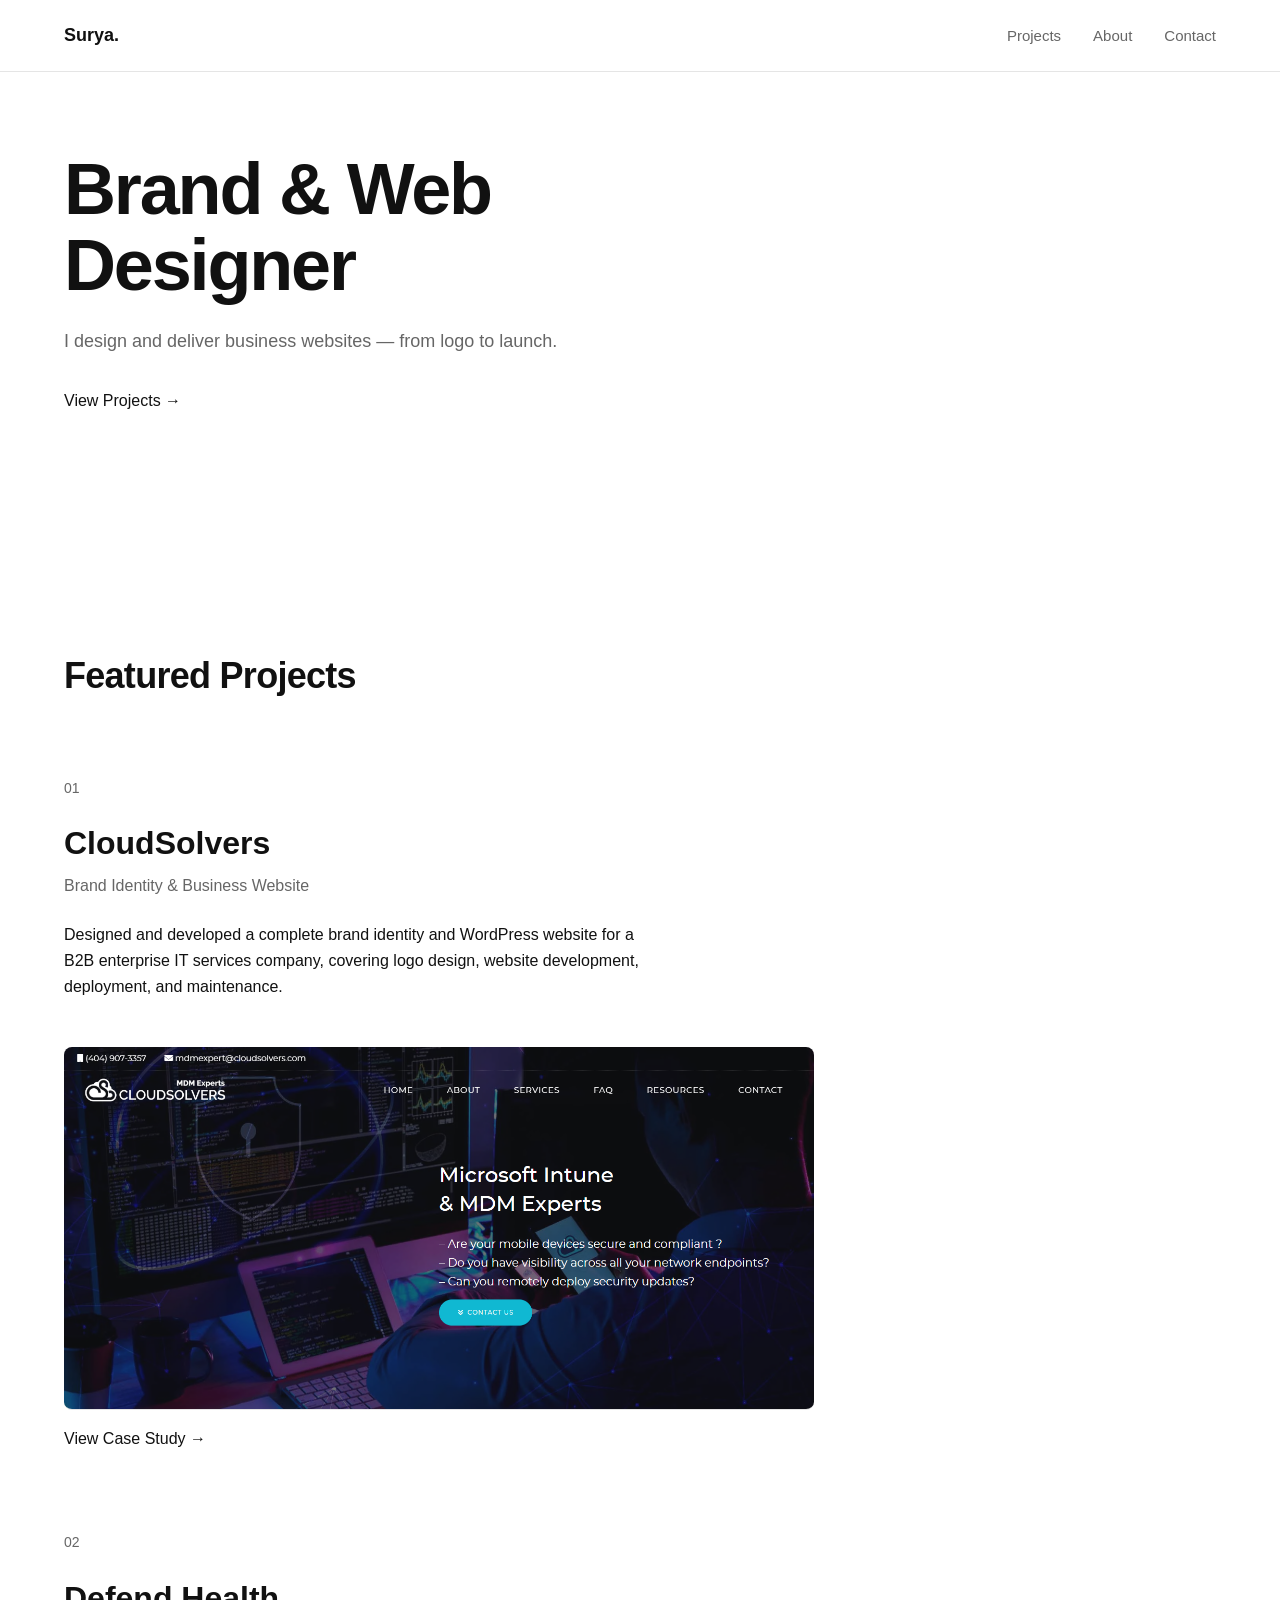
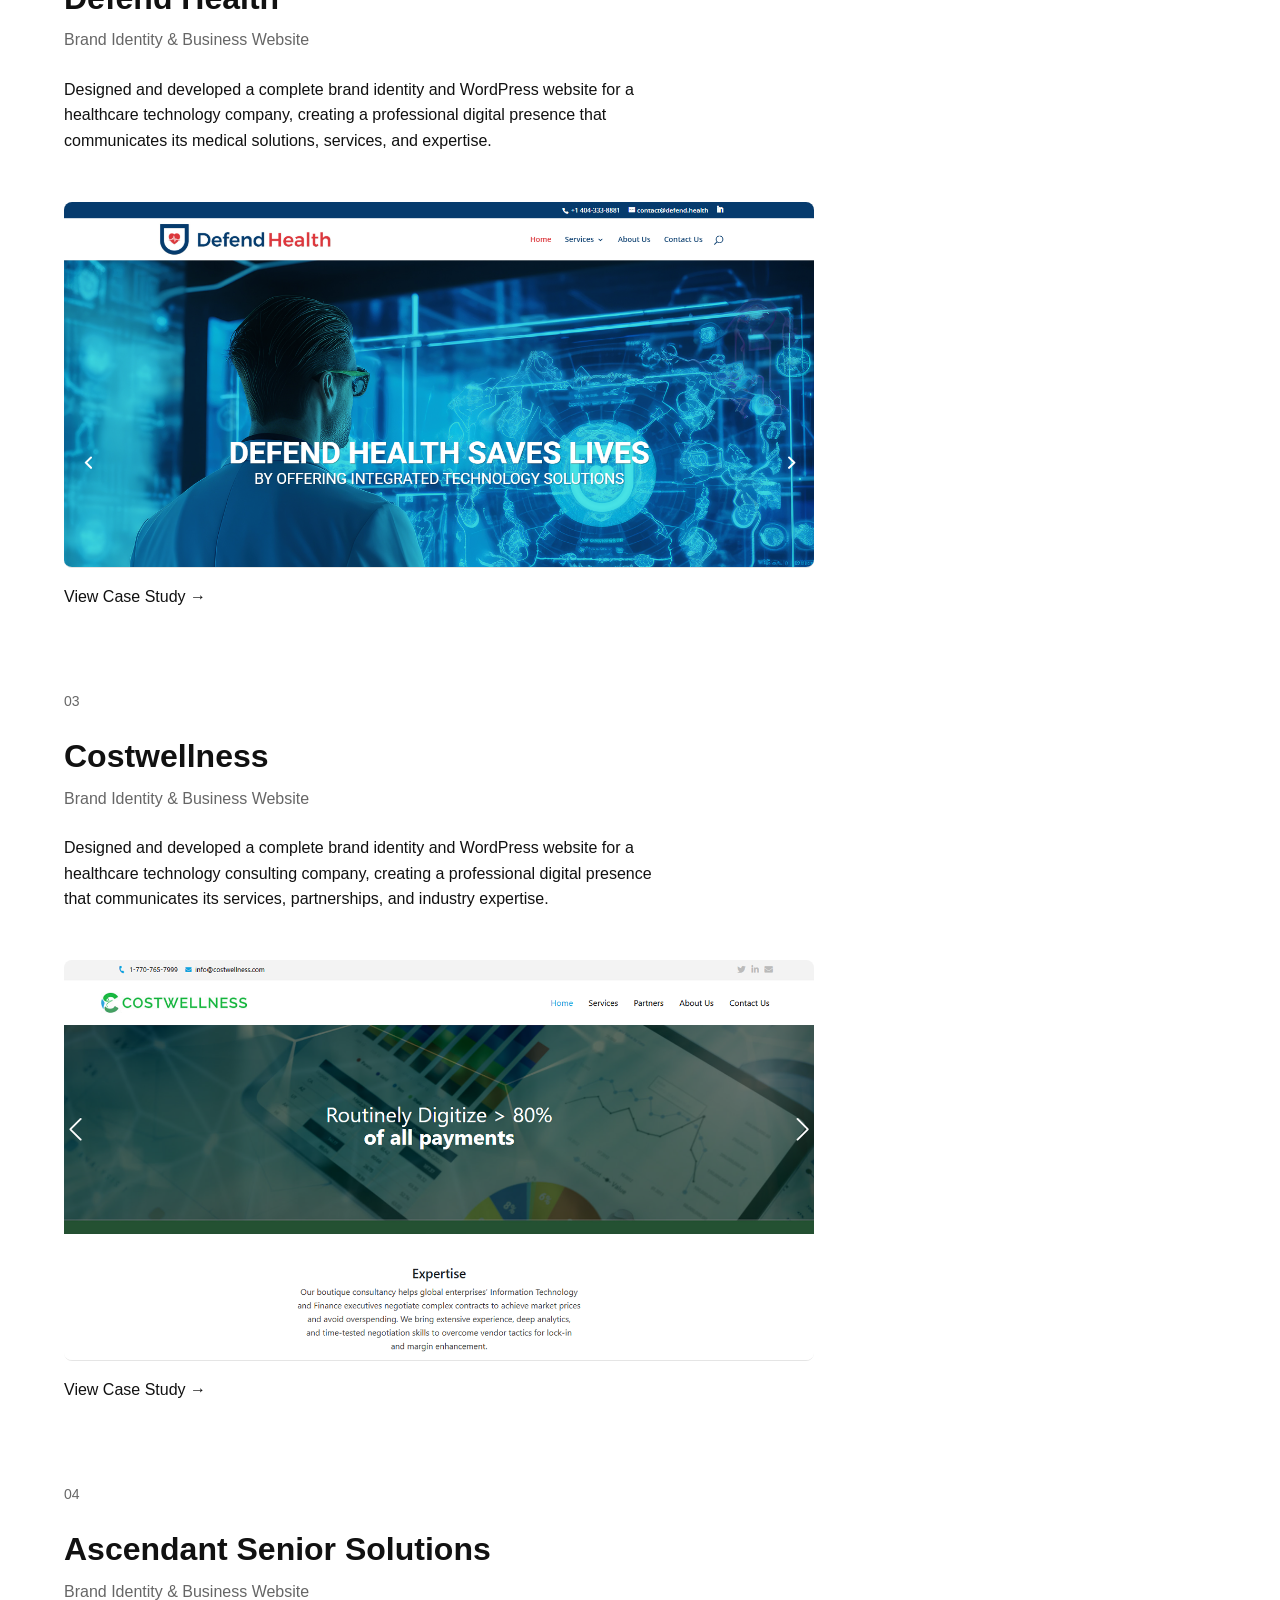
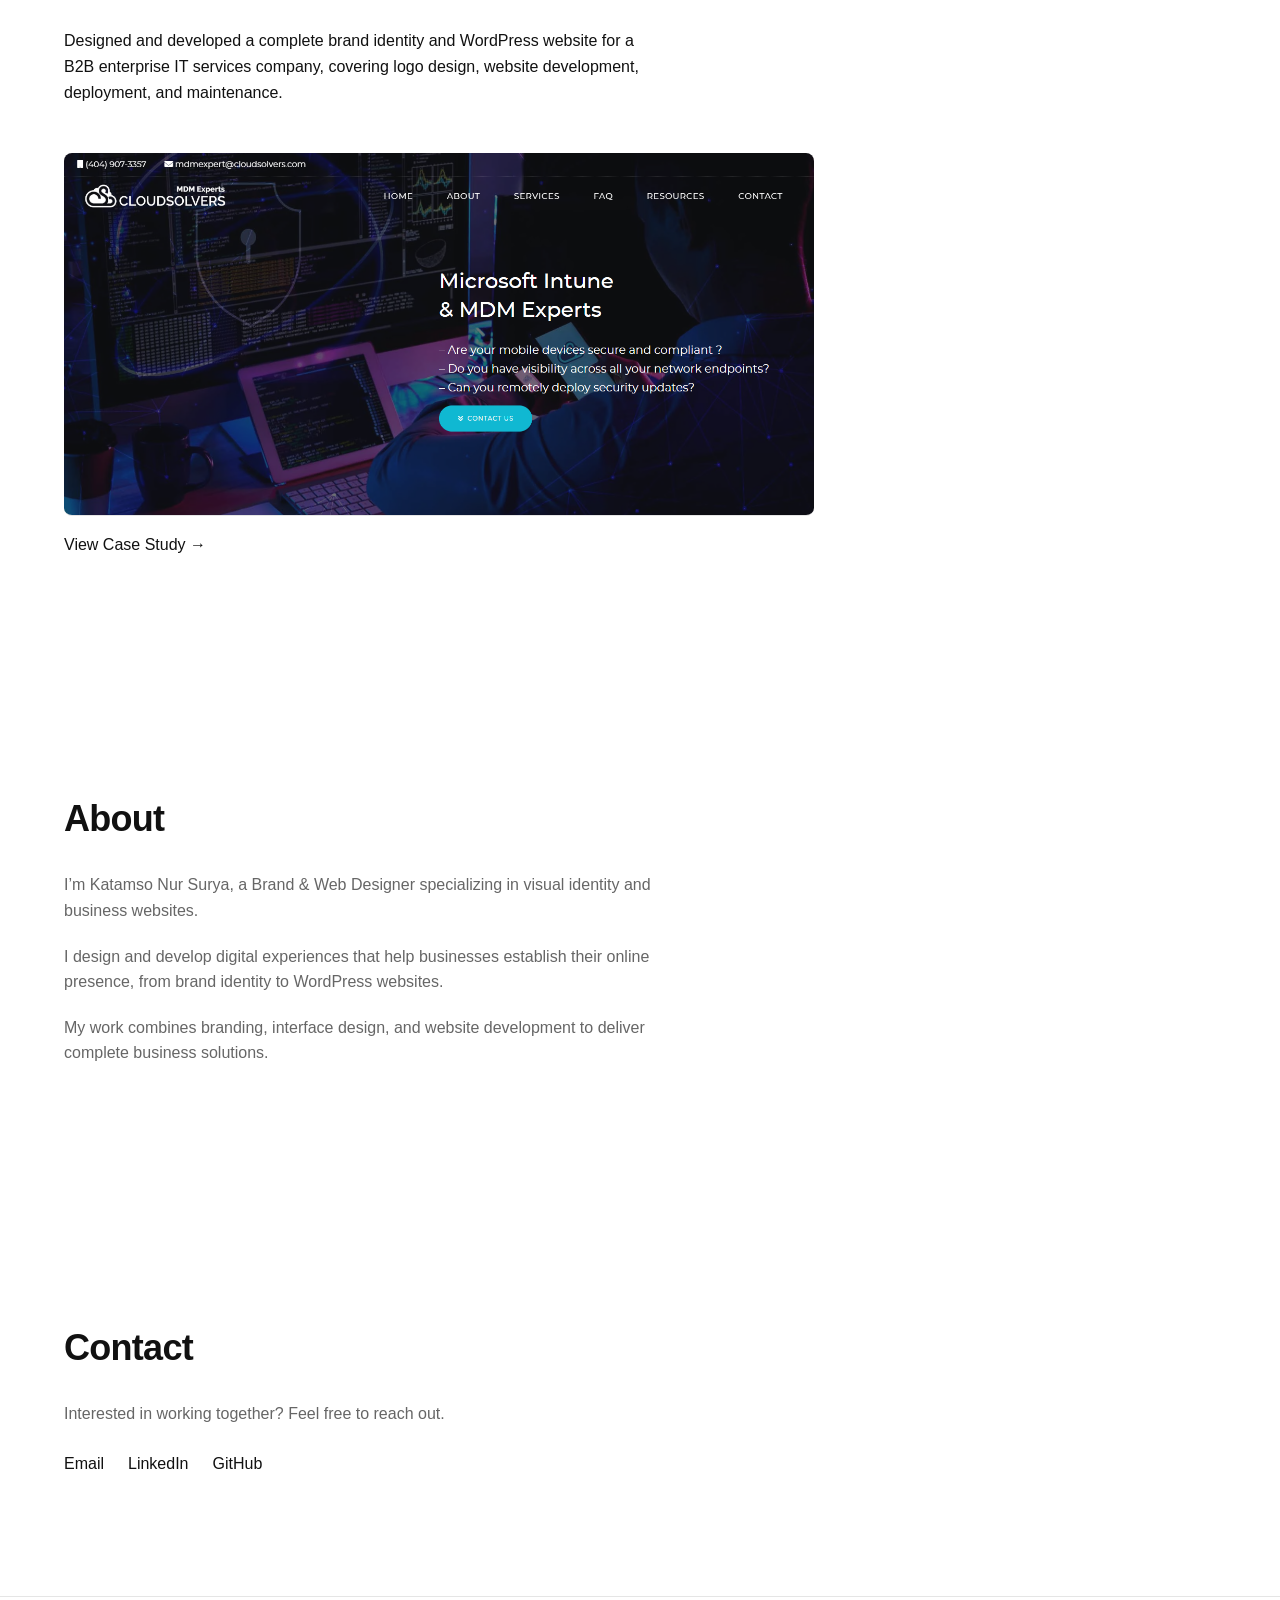
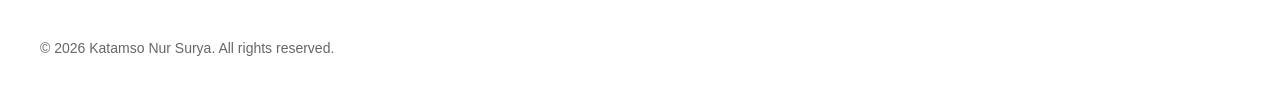
==== index.html @ 6207a9ee "Add files via upload" ====
<!DOCTYPE html>
<html lang="en">

<head>
    <meta charset="UTF-8">
    <meta name="viewport" content="width=device-width, initial-scale=1.0">

    <title>Katamso Nur Surya — Brand & Web Designer</title>

    <link rel="stylesheet" href="css/style.css">
</head>


<body>

<header>
    <nav>
        <div class="logo">
            Surya.
        </div>

        <div class="navigation">
            <a href="#projects">Projects</a>
            <a href="#about">About</a>
            <a href="#contact">Contact</a>
        </div>
    </nav>
</header>


<main>

<section class="hero">

    <h1>
        Brand & Web Designer
    </h1>

    <p>
        I design and deliver business websites —
        from logo to launch.
    </p>

    <a href="#projects">
        View Projects →
    </a>

</section>



<section id="projects">

    <h2>
        Featured Projects
    </h2>


    <article class="project-card">


        <div class="project-number">
            01
        </div>


        <h3>
            CloudSolvers
        </h3>


        <p class="project-type">
            Brand Identity & Business Website
        </p>


        <p class="project-description">

            Designed and developed a complete brand identity
            and WordPress website for a B2B enterprise IT
            services company, covering logo design,
            website development, deployment, and maintenance.

        </p>


        <div class="project-hero-image">

            <img src="assets/images/cloudsolvers-homepage.png"
            alt="CloudSolvers website homepage">

        </div>


        <a href="#">
            View Case Study →
        </a>


    </article>


   <article class="project-card">


        <div class="project-number">
            02
        </div>


        <h3>
            Defend Health
        </h3>


        <p class="project-type">
            Brand Identity & Business Website
        </p>


        <p class="project-description">

Designed and developed a complete brand identity and WordPress website for a healthcare technology company, creating a professional digital presence that communicates its medical solutions, services, and expertise.




        </p>


        <div class="project-hero-image">

            <img src="assets/images/defend-health-homepage.png"
            alt="DefendHealth website homepage">

        </div>


        <a href="#">
            View Case Study →
        </a>


    </article>
	
	
	   <article class="project-card">


        <div class="project-number">
            03
        </div>


        <h3>
            Costwellness
        </h3>


        <p class="project-type">
            Brand Identity & Business Website
        </p>


        <p class="project-description">

Designed and developed a complete brand identity and WordPress website for a healthcare technology consulting company, creating a professional digital presence that communicates its services, partnerships, and industry expertise.



        </p>


        <div class="project-hero-image">

            <img src="assets/images/costwellness-homepage.png"
            alt="Costwellness website homepage">

        </div>


        <a href="#">
            View Case Study →
        </a>


    </article>
	
	
	   <article class="project-card">


        <div class="project-number">
            04
        </div>


        <h3>
            Ascendant Senior Solutions
        </h3>


        <p class="project-type">
            Brand Identity & Business Website
        </p>


        <p class="project-description">

            Designed and developed a complete brand identity
            and WordPress website for a B2B enterprise IT
            services company, covering logo design,
            website development, deployment, and maintenance.

        </p>


        <div class="project-hero-image">

            <img src="assets/images/cloudsolvers-homepage.png"
            alt="CloudSolvers website homepage">

        </div>


        <a href="#">
            View Case Study →
        </a>


    </article>

</section>



<section id="about">

    <h2>
        About
    </h2>


    <div class="about-content">

        <p>
            I’m Katamso Nur Surya, a Brand & Web Designer
            specializing in visual identity and business websites.
        </p>


        <p>
            I design and develop digital experiences that help
            businesses establish their online presence, from
            brand identity to WordPress websites.
        </p>


        <p>
            My work combines branding, interface design, and
            website development to deliver complete business
            solutions.
        </p>

    </div>


</section>



<section id="contact">

    <h2>
        Contact
    </h2>


    <div class="contact-content">

        <p>
            Interested in working together?
            Feel free to reach out.
        </p>


        <div class="contact-links">

            <a href="mailto:sasi.design@gmail.com">
                Email
            </a>


            <a href="https://www.linkedin.com/in/sasidesign/">
                LinkedIn
            </a>


            <a href="#">
                GitHub
            </a>

        </div>

    </div>


</section>


</main>



<footer>

    <p>
        © 2026 Katamso Nur Surya. All rights reserved.
    </p>

</footer>


<script src="js/script.js"></script>

</body>

</html>
---- css/style.css ----
/* =========================
   DESIGN SYSTEM
========================= */

:root {

    /* Layout */
    --container-width: 1200px;


    /* Colors */
    --color-background: #ffffff;
    --color-text: #111111;
    --color-secondary: #666666;
    --color-border: #e5e5e5;


    /* Typography */
    --font-family: Inter, Arial, sans-serif;


    /* Spacing */
    --space-section: 120px;
    --space-large: 64px;
    --space-medium: 32px;
    --space-small: 16px;


    /* Radius */
    --radius: 8px;

}



/* =========================
   RESET
========================= */


* {

    margin: 0;
    padding: 0;
    box-sizing: border-box;

}



html {

    scroll-behavior: smooth;

}



body {

    font-family: var(--font-family);

    color: var(--color-text);

    background: var(--color-background);

    line-height: 1.6;

}



img {

    max-width: 100%;

    display: block;

}



a {

    color: inherit;

}



/* =========================
   LAYOUT
========================= */


header {

    height: 72px;
    border-bottom: 1px solid var(--color-border);

}



nav {

    max-width: var(--container-width);

    height: 100%;

    margin: auto;

    padding: 0 24px;

    display: flex;

    align-items: center;

    justify-content: space-between;

}



main {

    max-width: var(--container-width);

    margin: auto;

    padding: 0 24px;

}



section {

    padding: var(--space-section) 0;

}



/* =========================
   NAVIGATION
========================= */


.logo {

    font-size: 18px;

    font-weight: 600;

}



.navigation {

    display: flex;

    gap: 32px;

}



.navigation a {

    text-decoration: none;

    font-size: 15px;

    color: var(--color-secondary);

    transition: color .2s ease;

}



.navigation a:hover {

    color: var(--color-text);

}



/* =========================
   HERO
========================= */


.hero {

    max-width: 600px;

    padding-top: 80px;

}



.hero h1 {

    font-size: clamp(40px, 6vw, 72px);

    line-height: 1.05;

    font-weight: 700;

    letter-spacing: -0.03em;

}



.hero p {

    margin-top: 24px;

    max-width: 560px;

    font-size: 18px;

    color: var(--color-secondary);

}



.hero a {

    display: inline-block;

    margin-top: 32px;

    text-decoration: none;

    font-weight: 500;

}



/* =========================
   TYPOGRAPHY
========================= */


h2 {

    font-size: clamp(26px, 4vw, 36px);

    line-height: 1.2;

    font-weight: 600;

    letter-spacing: -0.02em;

}



h3 {

    font-size: clamp(20px, 3vw, 24px);

    line-height: 1.3;

}



p {

    font-size: 16px;

}

/* =========================
   PROJECT CARD
========================= */


.project-card {

    margin-top: 80px;

}



.project-number {

    font-size: 14px;

    color: var(--color-secondary);

    margin-bottom: 24px;

}



.project-card h3 {

    font-size: 32px;

    margin-bottom: 8px;

}



.project-type {

    color: var(--color-secondary);

    margin-bottom: 24px;

}



.project-description {

    max-width: 600px;

    margin-bottom: 48px;

}



.project-image {

    width: 100%;

    margin-bottom: 32px;

}



.project-image img {

    width: 100%;

    border-radius: var(--radius);

}



.project-card a {

    text-decoration: none;

    font-weight: 500;

}

/* =========================
   ABOUT
========================= */


.about-content {

    max-width: 650px;

    margin-top: 32px;

}


.about-content p {

    margin-bottom: 20px;

    color: var(--color-secondary);

}


/* =========================
   CONTACT
========================= */


.contact-content {

    margin-top: 32px;

}


.contact-content p {

    color: var(--color-secondary);

    margin-bottom: 24px;

}


.contact-links {

    display: flex;

    gap: 24px;

}


.contact-links a {

    text-decoration: none;

    font-weight: 500;

}

/* =========================
   PROJECT HERO
========================= */


.project-hero {

    max-width: 900px;

}


.project-label {

    font-size: 14px;

    color: var(--color-secondary);

    margin-bottom: 24px;

}



.project-hero h1 {

    font-size: clamp(36px, 6vw, 64px);

    line-height: 1.1;

    letter-spacing: -0.03em;

}



.project-hero h2 {

    margin-top: 16px;

    font-size: clamp(18px, 3vw, 24px);

    font-weight: 500;

    color: var(--color-secondary);

}



.project-summary {

    max-width: 650px;

    margin-top: 32px;

}



.project-scope {

    display: flex;

    flex-wrap: wrap;

    gap: 12px;

    margin-top: 32px;

}



.project-scope span {

    font-size: 14px;

    padding: 8px 14px;

    border: 1px solid var(--color-border);

    border-radius: 999px;

}



.project-hero-image {

    margin-top: 32px;
	margin-bottom: 16px;

}



.project-hero-image img {

    width: 100%;
    max-width: 750px;
    border-radius: var(--radius);
    border-bottom: 1px solid var(--color-border);
}

/* =========================
   CASE STUDY EXTRA STYLES
========================= */

.project-section {
    padding: var(--space-large) 0;
}

.section-lead {
    font-size: clamp(16px, 2.5vw, 20px);
    color: var(--color-secondary);
    margin-top: 16px;
    max-width: 750px;
}

.grid-2-col {
    display: grid;
    grid-template-columns: 1fr 1fr;
    gap: 48px;
}

.showcase-grid {
    margin-top: 48px; 
    display: flex; 
    flex-direction: column; 
    gap: 64px;
}

.fact-list, .responsibility-list {
    list-style: none;
    margin-top: 24px;
}

.fact-list li, .responsibility-list li {
    padding: 12px 0;
    border-bottom: 1px solid var(--color-border);
    color: var(--color-secondary);
}

.fact-list strong {
    color: var(--color-text);
}

/* Workflow Steps */
.workflow-steps {
    display: grid;
    grid-template-columns: repeat(auto-fit, minmax(220px, 1fr));
    gap: 32px;
    margin-top: 48px;
}

.step-num {
    font-size: 14px;
    font-weight: 600;
    color: var(--color-secondary);
}

.step h4 {
    font-size: 18px;
    margin: 8px 0;
}

.step p {
    font-size: 14px;
    color: var(--color-secondary);
}

/* Logo Section Layout */
.logo-grid {
    display: grid;
    grid-template-columns: 1fr 1fr;
    gap: 24px;
}

.logo-box {
    display: flex;
    flex-direction: column;
    align-items: center;
}

.image-caption {
    margin-top: 12px;
    font-size: 14px;
    color: var(--color-secondary);
    font-weight: 500;
}

/* Next Project Section */
.next-project {
    padding: var(--space-section) 0;
    text-align: center;
}

.next-project p {
    color: var(--color-secondary);
    font-size: 14px;
}

.next-project a {
    text-decoration: none;
}

.next-project h3 {
    font-size: clamp(24px, 4vw, 36px);
    margin-top: 8px;
    transition: opacity 0.2s ease;
}

.next-project h3:hover {
    opacity: 0.7;
}

.btn-primary {
    display: inline-block;
    padding: 14px 28px;
    background: var(--color-text);
    color: var(--color-background);
    text-decoration: none;
    font-weight: 500;
    border-radius: var(--radius);
    transition: opacity 0.2s ease;
}

.btn-primary:hover {
    opacity: 0.9;
}

/* =========================
   RESPONSIVE SHOWCASE
========================= */

.responsive-mockup-grid {
    display: grid;
    grid-template-columns: 3fr 1.2fr; 
    gap: 32px;
    align-items: start;
}

.desktop-mockup, .mobile-mockup {
    display: flex;
    flex-direction: column;
    align-items: center;
    width: 100%;
}

.desktop-mockup img, .mobile-mockup img {
    width: 100%;
    height: auto;
    display: block;
    border-radius: var(--radius);
    border: 1px solid var(--color-border);
    box-shadow: 0 8px 24px rgba(0, 0, 0, 0.06);
}

.responsive-mockup-grid .image-caption {
    margin-top: 16px;
    font-size: 14px;
    color: var(--color-secondary);
    font-weight: 500;
}


/* =========================
   RESPONSIVE MEDIA QUERIES (MOBILE OPTIMIZATION)
========================= */

@media (max-width: 768px) {
    :root {
        --space-section: 64px;
        --space-large: 40px;
    }

    nav {
        padding: 0 16px;
    }

    main {
        padding: 0 16px;
    }

    .navigation {
        gap: 16px;
    }

    .grid-2-col {
        grid-template-columns: 1fr;
        gap: 32px;
    }

    .showcase-grid {
        gap: 40px;
        margin-top: 32px;
    }

    .logo-grid {
        grid-template-columns: 1fr;
    }

    .responsive-mockup-grid {
        grid-template-columns: 1fr;
        gap: 24px;
    }

    .project-hero-image {
        margin-top: 32px;
    }
}

.business-card-image img {
    max-width: 480px;
    width: 100%;
    height: auto;
    display: block;
	border: 1px solid var(--color-border);
}


.project-image img {
    display: block;
    width: 100%;
    border: 1px solid var(--color-border);
    border-radius: 8px; /* kalau memang seluruh portfolio memakai radius */
}

.project-logo img {
	width: 100%;
    border-radius: var(--radius);
    border: none;
}
.project-logo {

    width: 100%;

    margin-bottom: 32px;

}



/* =========================
   FOOTER
========================= */

footer {
    border-top: 1px solid var(--color-border);
    padding: 40px 24px;
}

footer p {
    max-width: var(--container-width);
    margin: auto;
    color: var(--color-secondary);
    font-size: 14px;
}
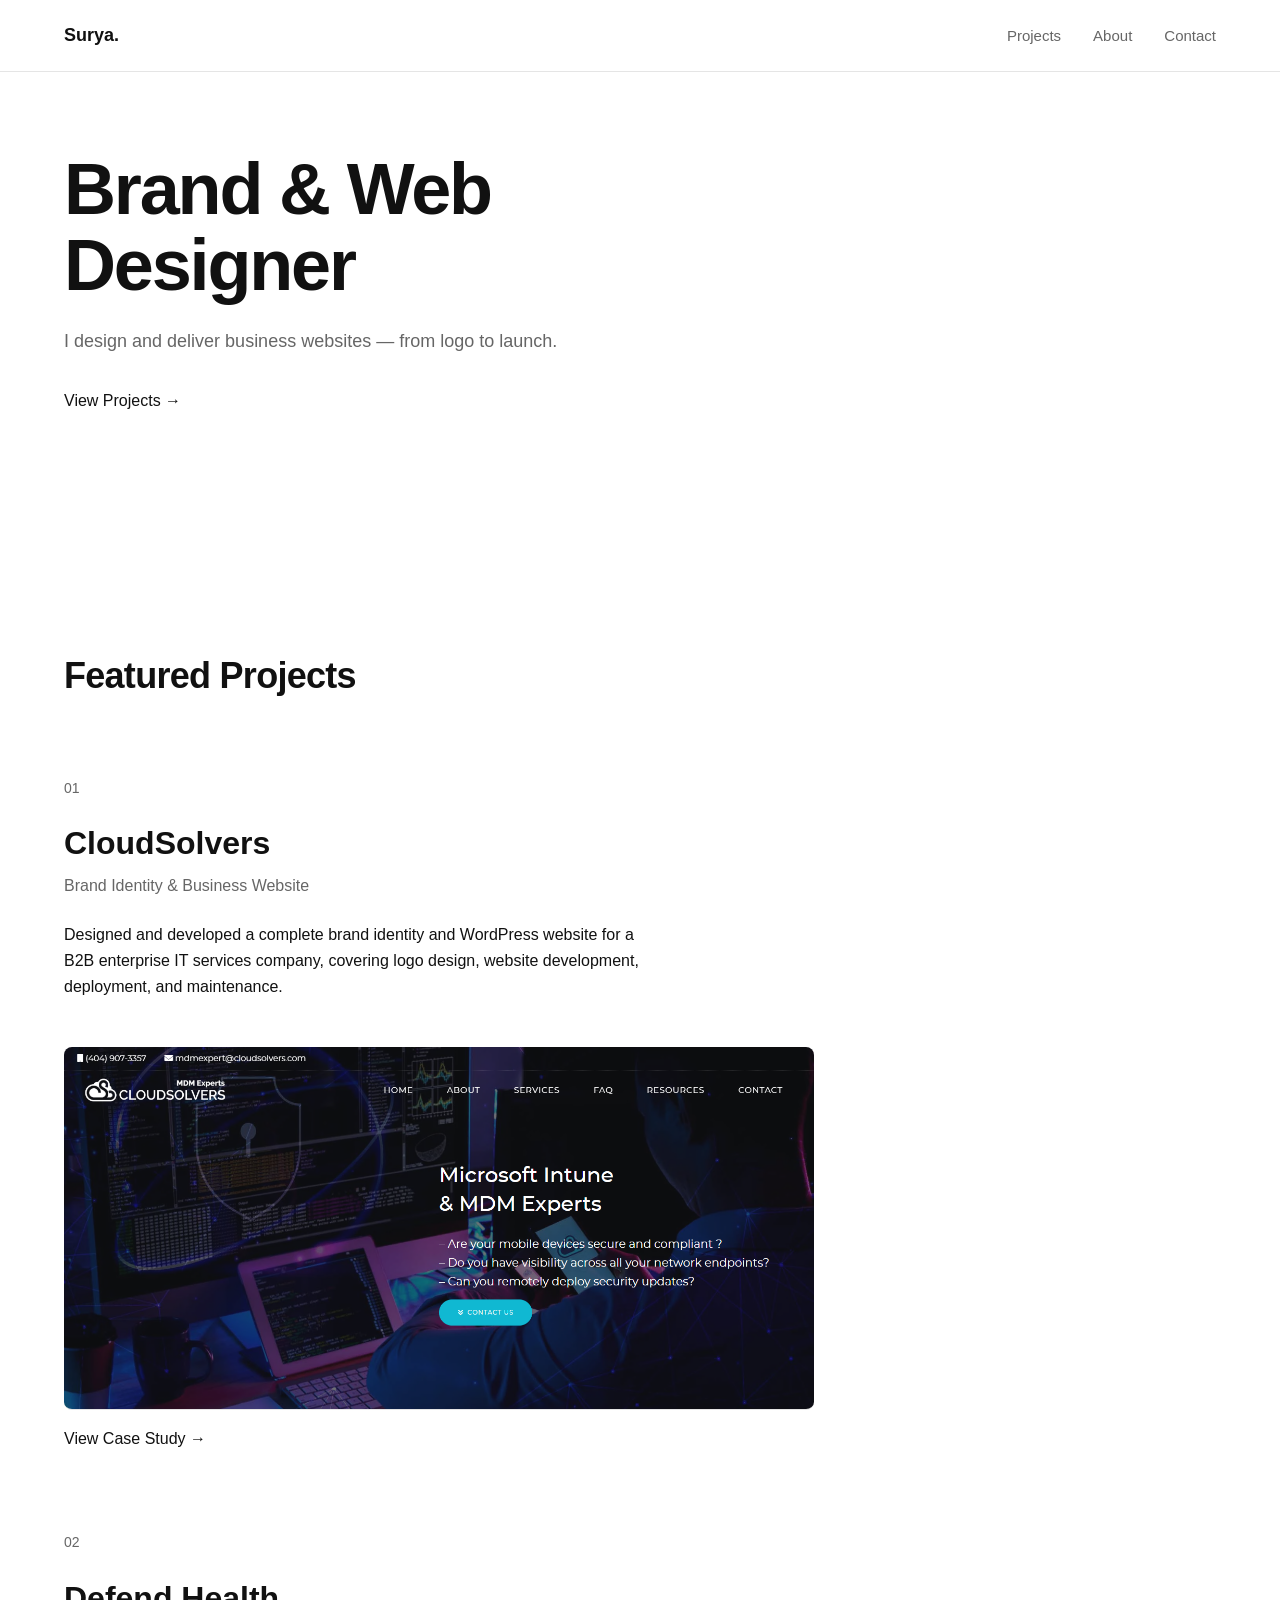
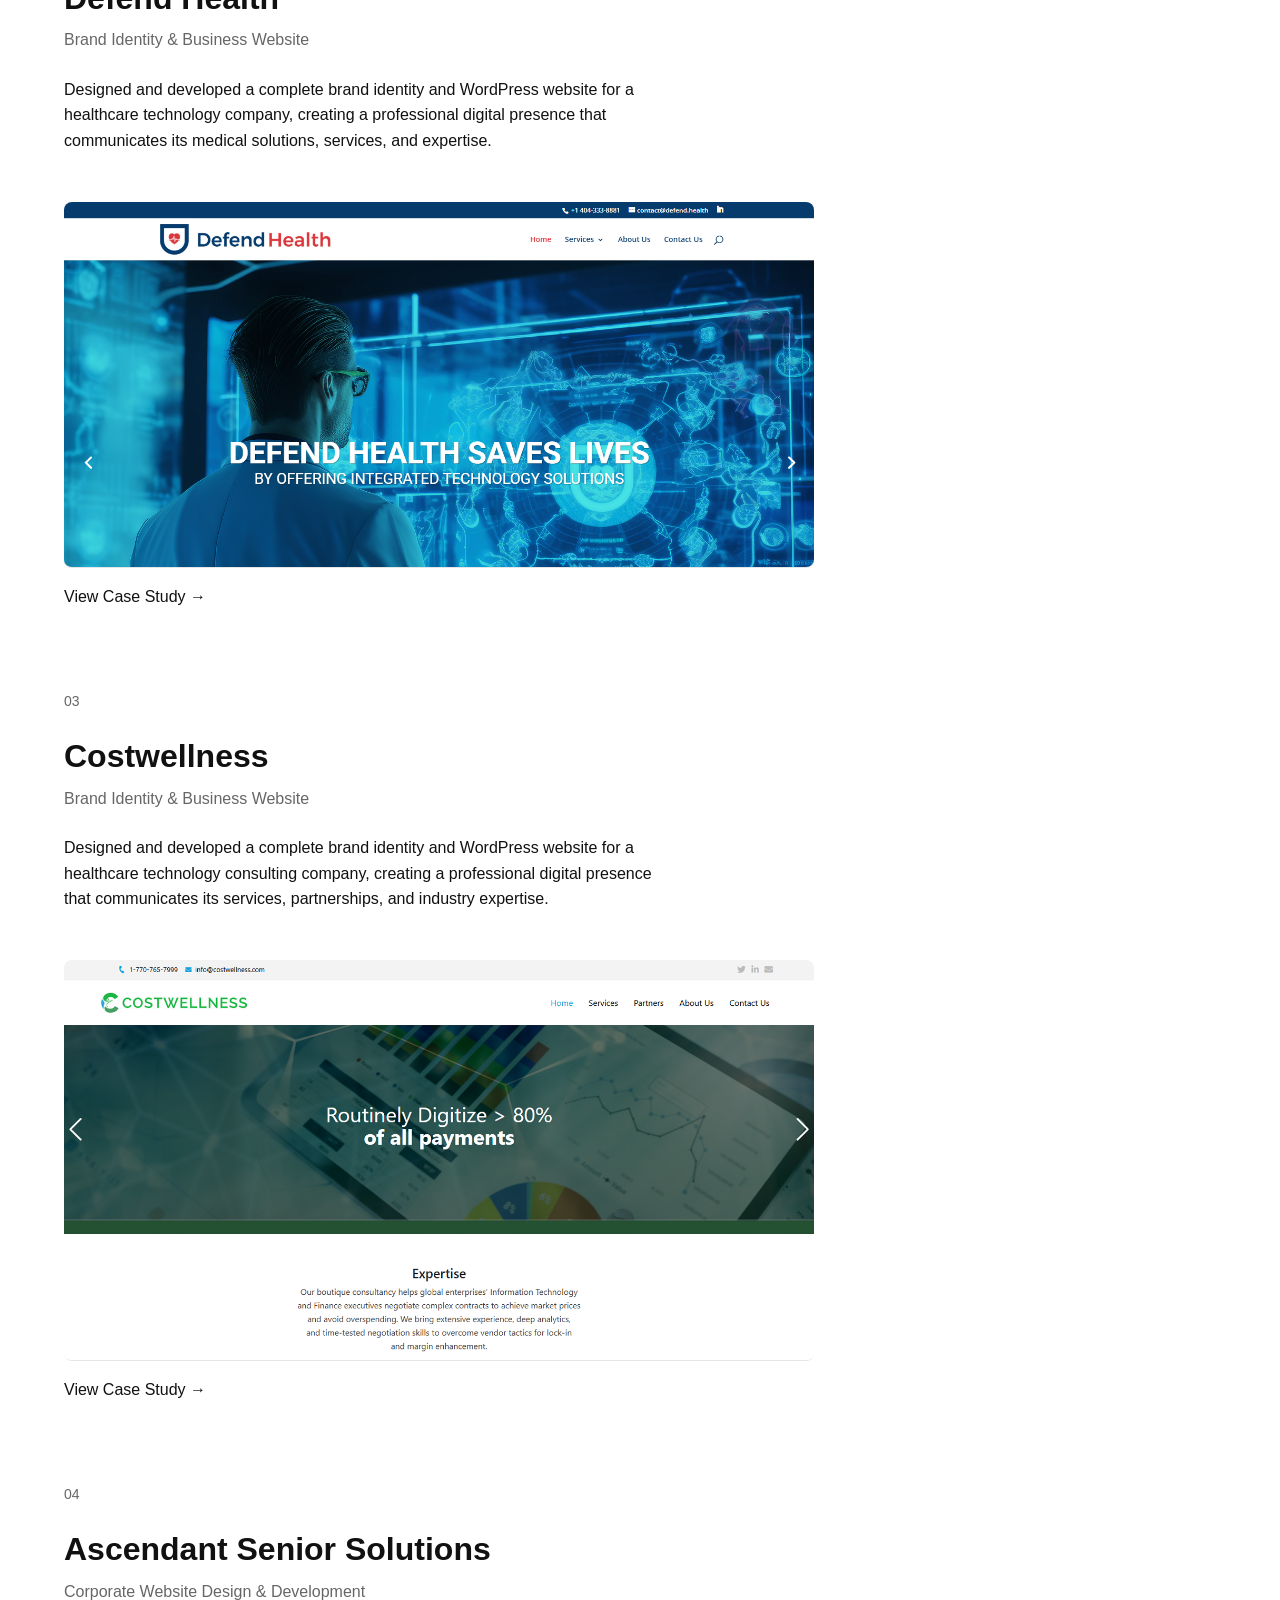
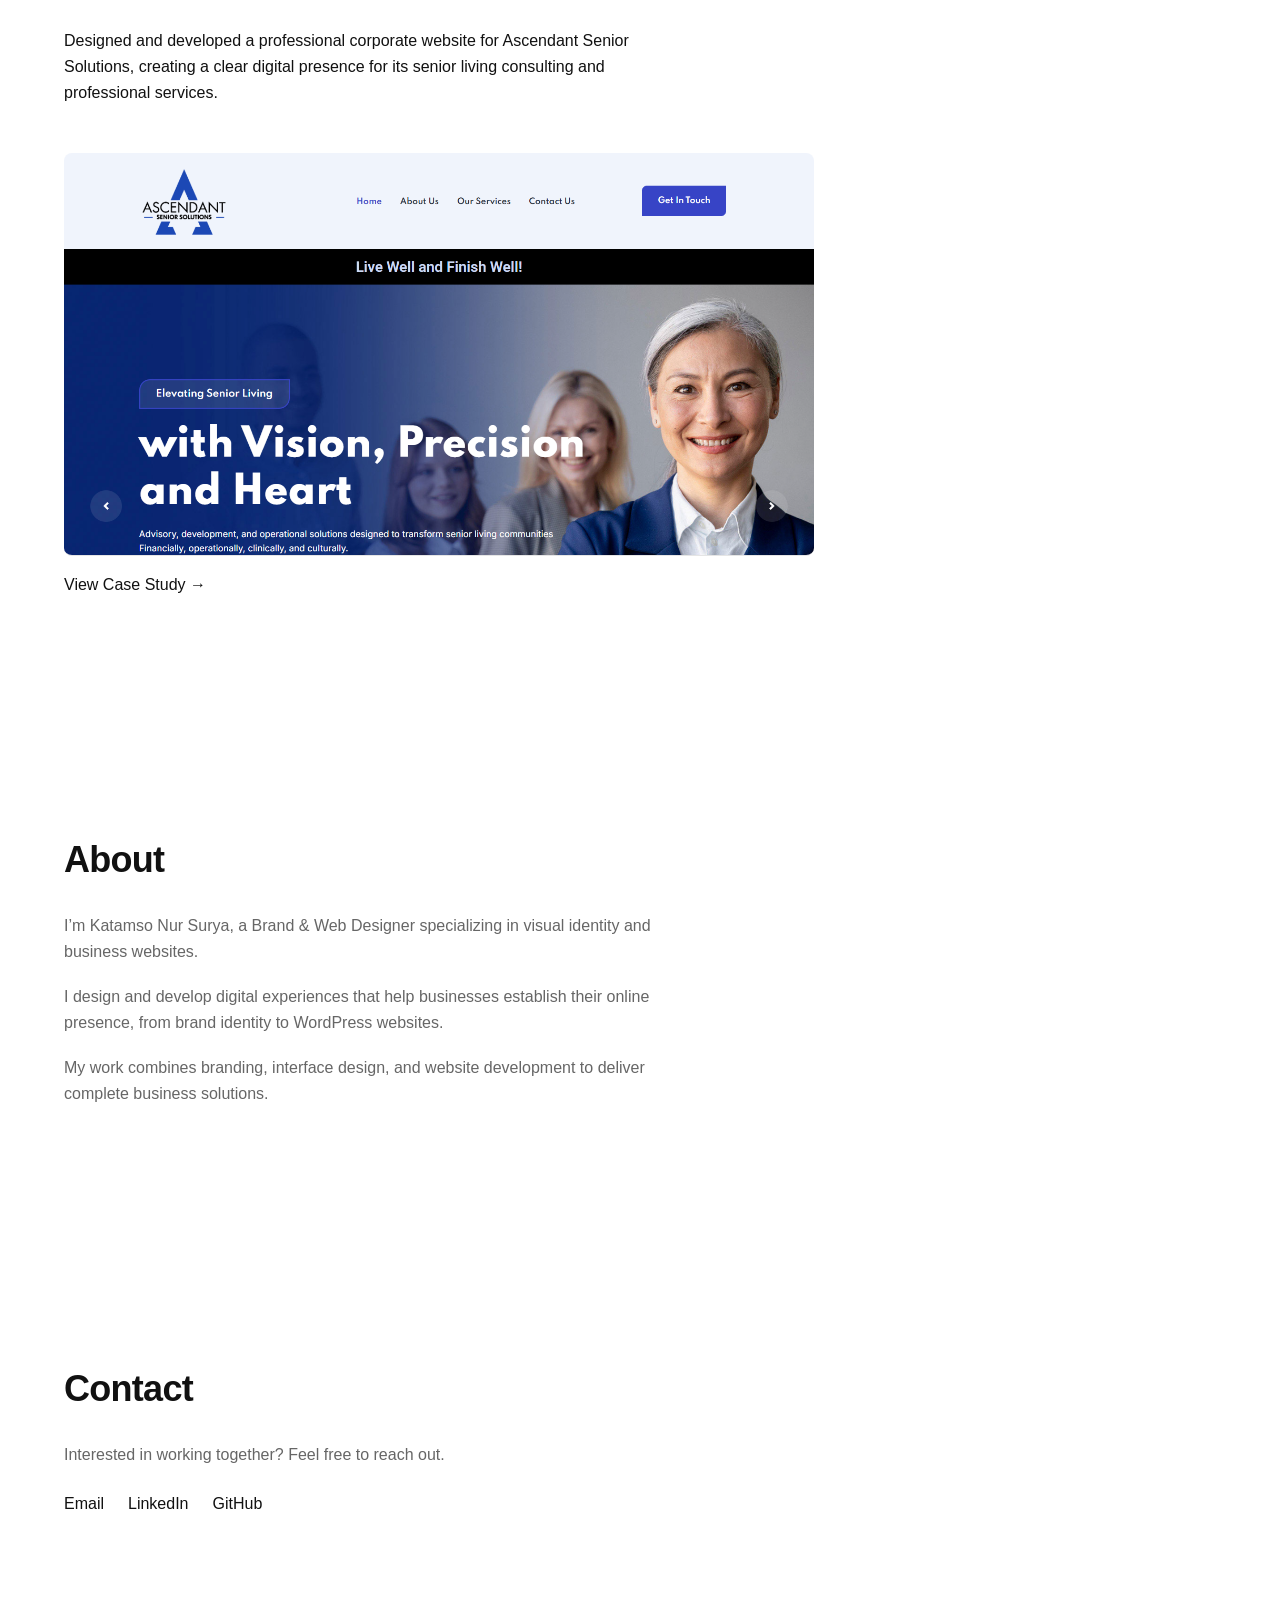
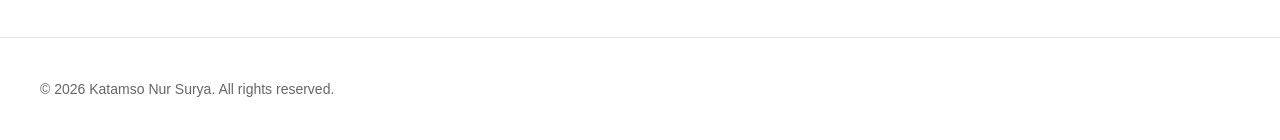
==== commit 717ac51a: "index.html" ====
--- a/index.html
+++ b/index.html
@@ -92,10 +92,9 @@
         </div>
 
 
-        <a href="#">
-            View Case Study →
-        </a>
-
+<a href="projects/cloudsolvers.html">
+    View Case Study →
+</a>
 
     </article>
 
@@ -136,10 +135,9 @@
         </div>
 
 
-        <a href="#">
-            View Case Study →
-        </a>
-
+<a href="projects/defendhealth.html">
+    View Case Study →
+</a>
 
     </article>
 	
@@ -179,10 +177,9 @@
         </div>
 
 
-        <a href="#">
-            View Case Study →
-        </a>
-
+    <a href="projects/costwellness.html">
+    View Case Study →
+</a>
 
     </article>
 	
@@ -201,31 +198,27 @@
 
 
         <p class="project-type">
-            Brand Identity & Business Website
+            Corporate Website Design & Development
         </p>
 
 
         <p class="project-description">
 
-            Designed and developed a complete brand identity
-            and WordPress website for a B2B enterprise IT
-            services company, covering logo design,
-            website development, deployment, and maintenance.
-
+            Designed and developed a professional corporate website for Ascendant Senior Solutions, creating a clear digital presence for its senior living consulting and professional services.
         </p>
 
 
         <div class="project-hero-image">
 
-            <img src="assets/images/cloudsolvers-homepage.png"
-            alt="CloudSolvers website homepage">
-
-        </div>
-
-
-        <a href="#">
-            View Case Study →
-        </a>
+    <img src="assets/images/ascendant-home-desktop.png"
+    alt="Ascendant Senior Solutions website homepage">
+
+</div>
+
+
+<a href="projects/ascendant.html">
+    View Case Study →
+</a>
 
 
     </article>
@@ -296,7 +289,7 @@
             </a>
 
 
-            <a href="#">
+            <a href="https://sasidesign-dev.github.io/portfolio">
                 GitHub
             </a>
 
@@ -325,4 +318,4 @@
 
 </body>
 
-</html>+</html>
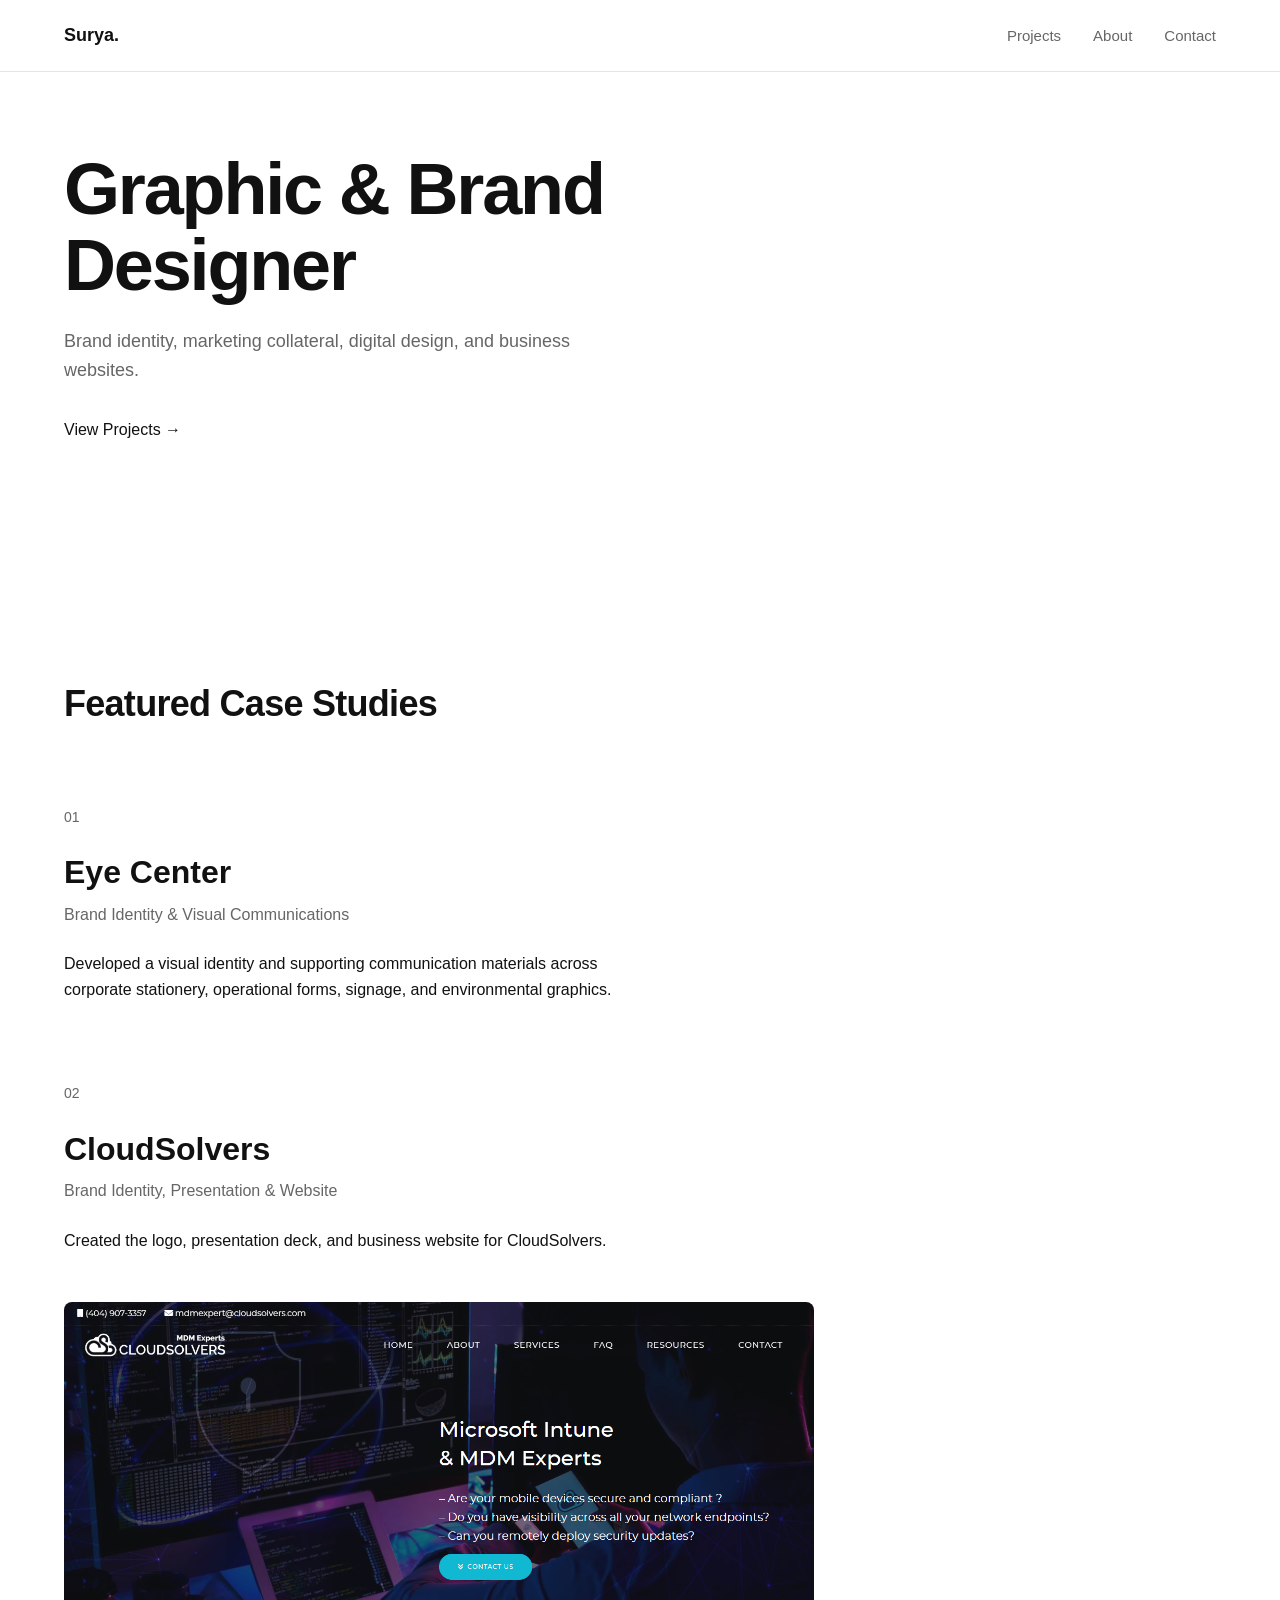
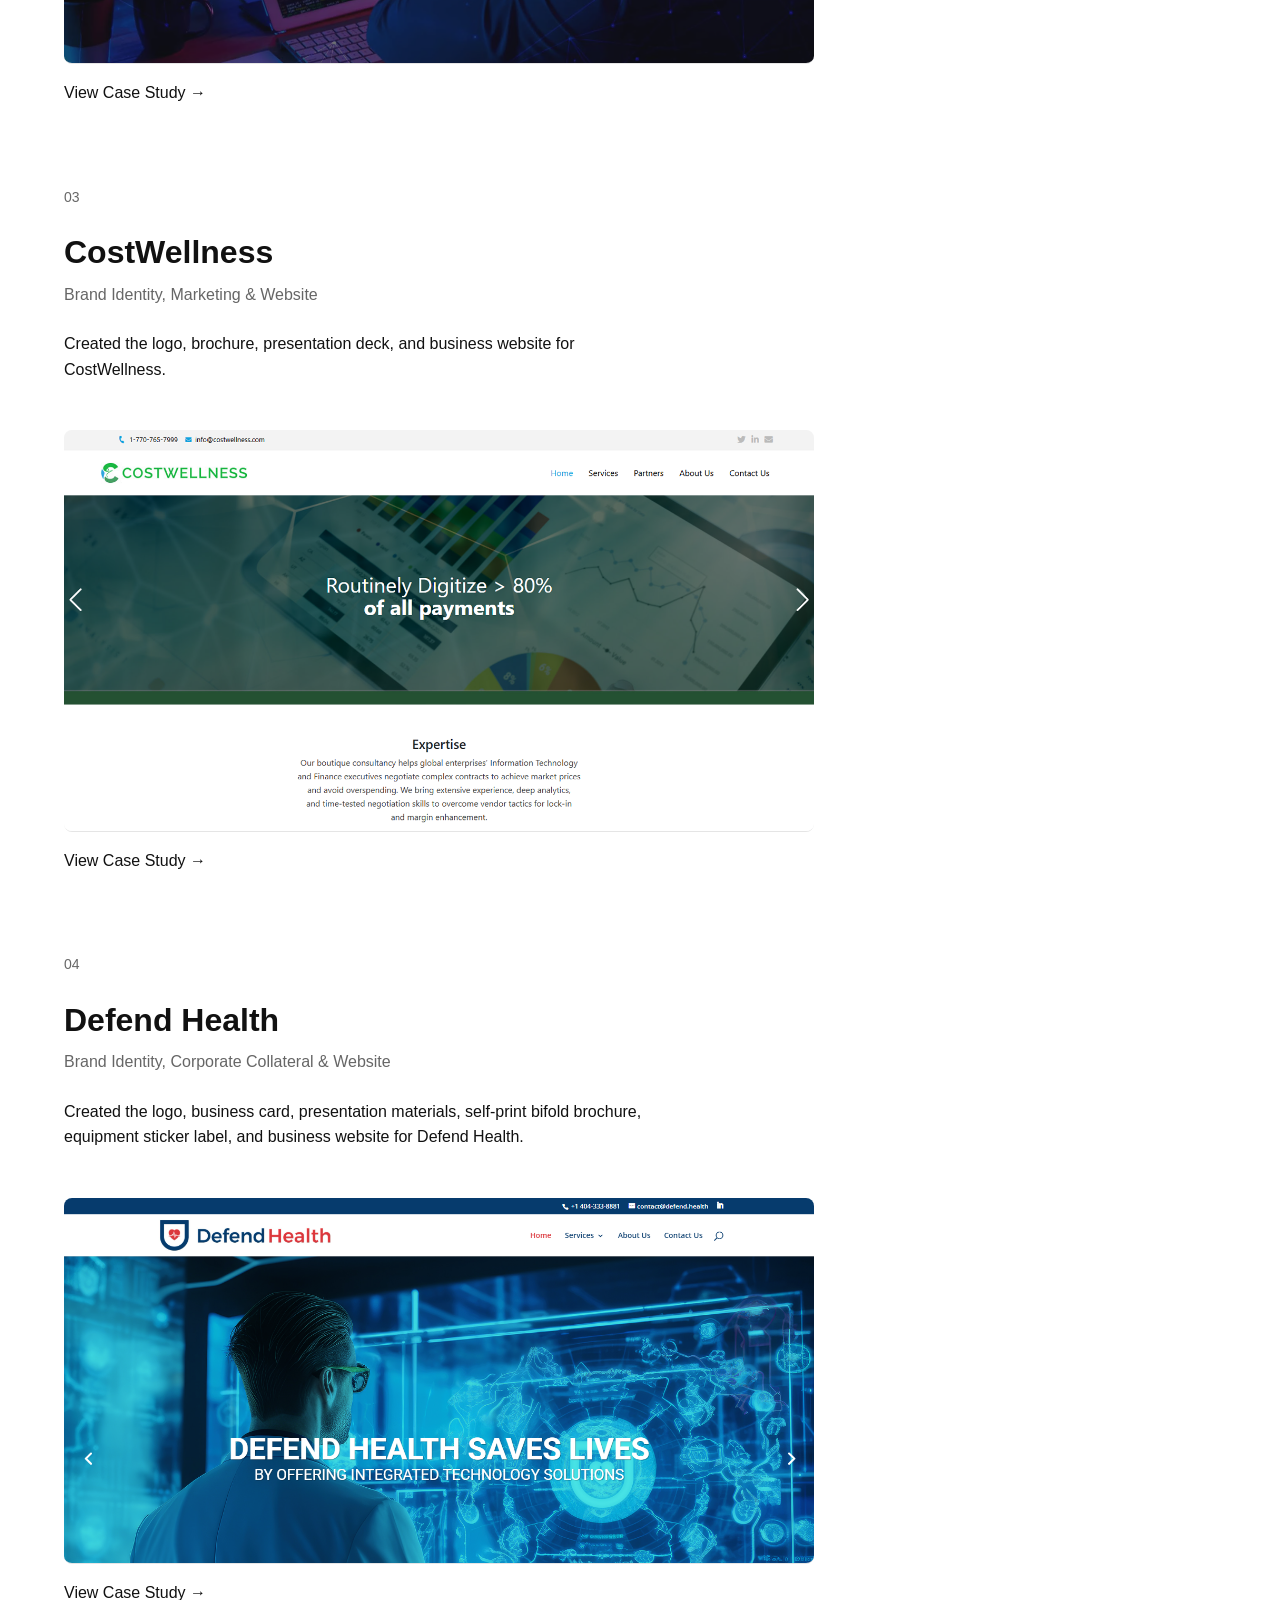
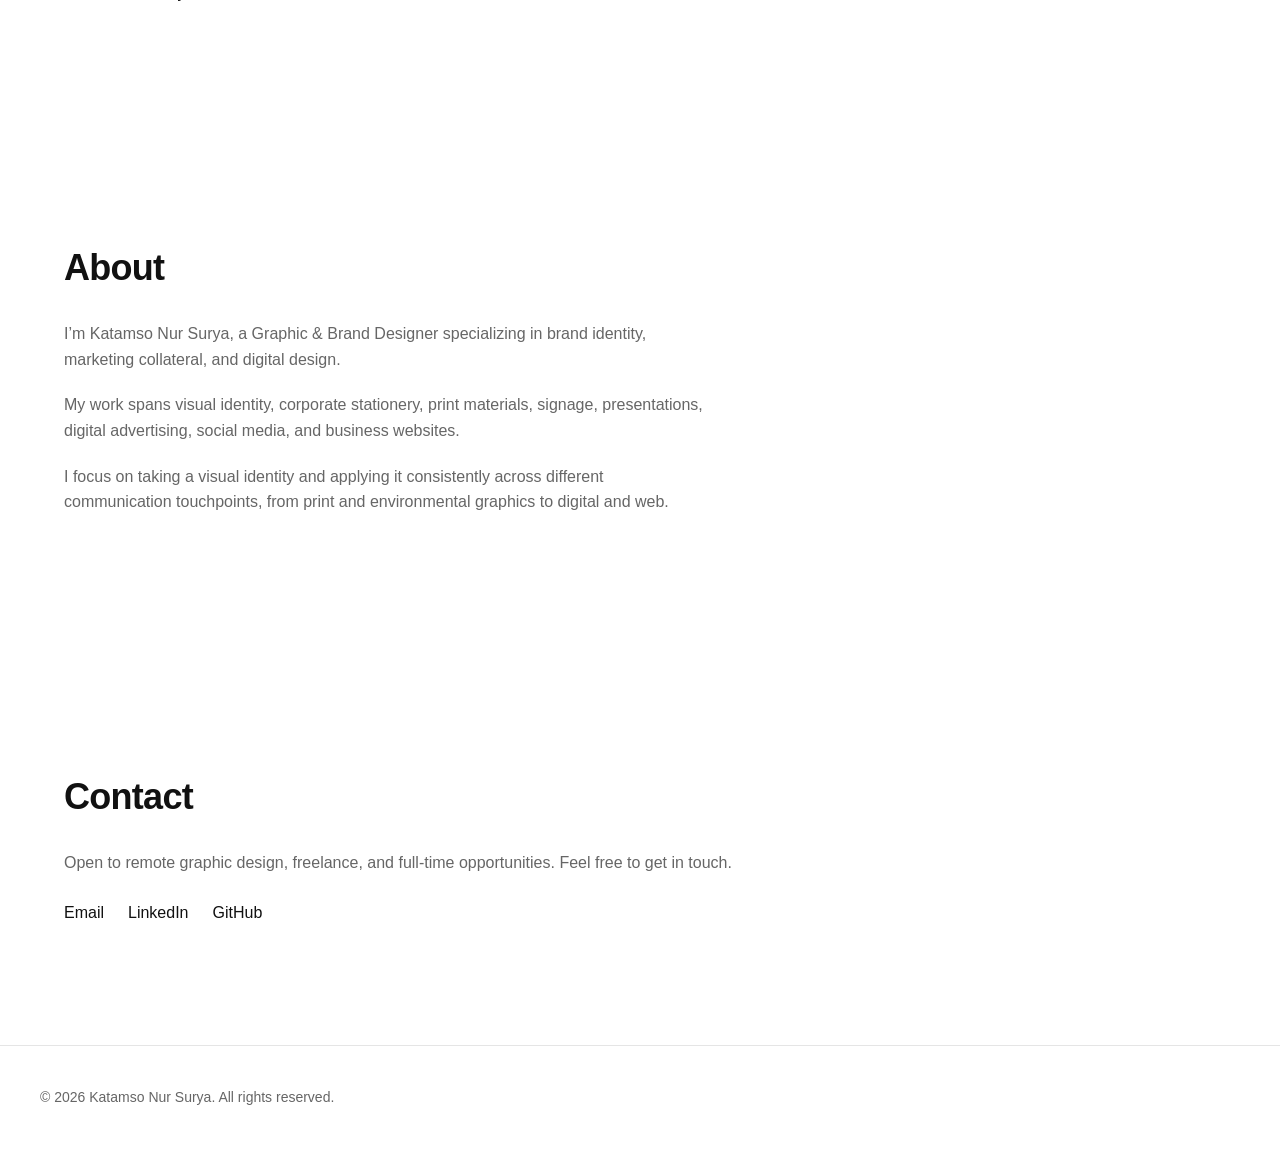
==== commit 45949fdb: "Refactor homepage positioning and featured projects" ====
--- a/index.html
+++ b/index.html
@@ -5,7 +5,7 @@
     <meta charset="UTF-8">
     <meta name="viewport" content="width=device-width, initial-scale=1.0">
 
-    <title>Katamso Nur Surya — Brand & Web Designer</title>
+    <title>Katamso Nur Surya — Graphic & Brand Designer</title>
 
     <link rel="stylesheet" href="css/style.css">
 </head>
@@ -33,12 +33,11 @@
 <section class="hero">
 
     <h1>
-        Brand & Web Designer
+        Graphic & Brand Designer
     </h1>
 
     <p>
-        I design and deliver business websites —
-        from logo to launch.
+Brand identity, marketing collateral, digital design, and business websites.
     </p>
 
     <a href="#projects">
@@ -52,8 +51,8 @@
 <section id="projects">
 
     <h2>
-        Featured Projects
-    </h2>
+Featured Case Studies
+	</h2>
 
 
     <article class="project-card">
@@ -65,161 +64,132 @@
 
 
         <h3>
-            CloudSolvers
+        Eye Center
         </h3>
 
 
-        <p class="project-type">
-            Brand Identity & Business Website
-        </p>
-
-
-        <p class="project-description">
-
-            Designed and developed a complete brand identity
-            and WordPress website for a B2B enterprise IT
-            services company, covering logo design,
-            website development, deployment, and maintenance.
-
-        </p>
-
-
-        <div class="project-hero-image">
-
-            <img src="assets/images/cloudsolvers-homepage.png"
-            alt="CloudSolvers website homepage">
-
-        </div>
-
+<p class="project-type">
+    Brand Identity & Visual Communications
+</p>
+
+
+<p class="project-description">
+
+    Developed a visual identity and supporting
+    communication materials across corporate
+    stationery, operational forms, signage,
+    and environmental graphics.
+
+</p>
+
+
+    </article>
+
+
+   <article class="project-card">
+
+
+      <div class="project-number">
+    02
+</div>
+
+<h3>
+    CloudSolvers
+</h3>
+
+<p class="project-type">
+    Brand Identity, Presentation & Website
+</p>
+
+<p class="project-description">
+
+    Created the logo, presentation deck,
+    and business website for CloudSolvers.
+
+</p>
+
+<div class="project-hero-image">
+
+    <img src="assets/images/cloudsolvers-homepage.png"
+    alt="CloudSolvers website homepage">
+
+</div>
 
 <a href="projects/cloudsolvers.html">
     View Case Study →
 </a>
 
     </article>
-
-
-   <article class="project-card">
-
-
-        <div class="project-number">
-            02
-        </div>
-
-
-        <h3>
-            Defend Health
-        </h3>
-
-
-        <p class="project-type">
-            Brand Identity & Business Website
-        </p>
-
-
-        <p class="project-description">
-
-Designed and developed a complete brand identity and WordPress website for a healthcare technology company, creating a professional digital presence that communicates its medical solutions, services, and expertise.
-
-
-
-
-        </p>
-
-
-        <div class="project-hero-image">
-
-            <img src="assets/images/defend-health-homepage.png"
-            alt="DefendHealth website homepage">
-
-        </div>
-
-
-<a href="projects/defendhealth.html">
+	
+	
+	   <article class="project-card">
+
+
+<div class="project-number">
+    03
+</div>
+
+<h3>
+    CostWellness
+</h3>
+
+<p class="project-type">
+    Brand Identity, Marketing & Website
+</p>
+
+<p class="project-description">
+
+    Created the logo, brochure, presentation deck,
+    and business website for CostWellness.
+
+</p>
+
+<div class="project-hero-image">
+
+    <img src="assets/images/costwellness-homepage.png"
+    alt="CostWellness website homepage">
+
+</div>
+
+<a href="projects/costwellness.html">
     View Case Study →
 </a>
-
-    </article>
+   
+	   </article>
 	
 	
 	   <article class="project-card">
 
-
-        <div class="project-number">
-            03
-        </div>
-
-
-        <h3>
-            Costwellness
-        </h3>
-
-
-        <p class="project-type">
-            Brand Identity & Business Website
-        </p>
-
-
-        <p class="project-description">
-
-Designed and developed a complete brand identity and WordPress website for a healthcare technology consulting company, creating a professional digital presence that communicates its services, partnerships, and industry expertise.
-
-
-
-        </p>
-
-
-        <div class="project-hero-image">
-
-            <img src="assets/images/costwellness-homepage.png"
-            alt="Costwellness website homepage">
-
-        </div>
-
-
-    <a href="projects/costwellness.html">
+<div class="project-number">
+    04
+</div>
+
+<h3>
+    Defend Health
+</h3>
+
+<p class="project-type">
+    Brand Identity, Corporate Collateral & Website
+</p>
+
+<p class="project-description">
+
+    Created the logo, business card, presentation materials,
+    self-print bifold brochure, equipment sticker label,
+    and business website for Defend Health.
+
+</p>
+
+<div class="project-hero-image">
+
+    <img src="assets/images/defend-health-homepage.png"
+    alt="Defend Health website homepage">
+
+</div>
+
+<a href="projects/defend-health.html">
     View Case Study →
 </a>
-
-    </article>
-	
-	
-	   <article class="project-card">
-
-
-        <div class="project-number">
-            04
-        </div>
-
-
-        <h3>
-            Ascendant Senior Solutions
-        </h3>
-
-
-        <p class="project-type">
-            Corporate Website Design & Development
-        </p>
-
-
-        <p class="project-description">
-
-            Designed and developed a professional corporate website for Ascendant Senior Solutions, creating a clear digital presence for its senior living consulting and professional services.
-        </p>
-
-
-        <div class="project-hero-image">
-
-    <img src="assets/images/ascendant-home-desktop.png"
-    alt="Ascendant Senior Solutions website homepage">
-
-</div>
-
-
-<a href="projects/ascendant.html">
-    View Case Study →
-</a>
-
 
     </article>
 
@@ -237,29 +207,30 @@
     <div class="about-content">
 
         <p>
-            I’m Katamso Nur Surya, a Brand & Web Designer
-            specializing in visual identity and business websites.
+            I’m Katamso Nur Surya, a Graphic & Brand Designer
+            specializing in brand identity, marketing collateral,
+            and digital design.
         </p>
 
 
         <p>
-            I design and develop digital experiences that help
-            businesses establish their online presence, from
-            brand identity to WordPress websites.
+            My work spans visual identity, corporate stationery,
+            print materials, signage, presentations, digital
+            advertising, social media, and business websites.
         </p>
 
 
         <p>
-            My work combines branding, interface design, and
-            website development to deliver complete business
-            solutions.
+            I focus on taking a visual identity and applying it
+            consistently across different communication
+            touchpoints, from print and environmental graphics
+            to digital and web.
         </p>
 
     </div>
 
 
 </section>
-
 
 
 <section id="contact">
@@ -271,10 +242,10 @@
 
     <div class="contact-content">
 
-        <p>
-            Interested in working together?
-            Feel free to reach out.
-        </p>
+<p>
+    Open to remote graphic design, freelance, and full-time opportunities.
+    Feel free to get in touch.
+</p>
 
 
         <div class="contact-links">
--- a/css/style.css
+++ b/css/style.css
@@ -94,12 +94,18 @@
 
 
 header {
-
     height: 72px;
     border-bottom: 1px solid var(--color-border);
-
-}
-
+    position: sticky;
+    top: 0;
+    z-index: 1000;
+    background: var(--color-background);
+}
+
+
+section {
+    scroll-margin-top: 72px;
+}
 
 
 nav {
@@ -783,4 +789,4 @@
     margin: auto;
     color: var(--color-secondary);
     font-size: 14px;
-}+}
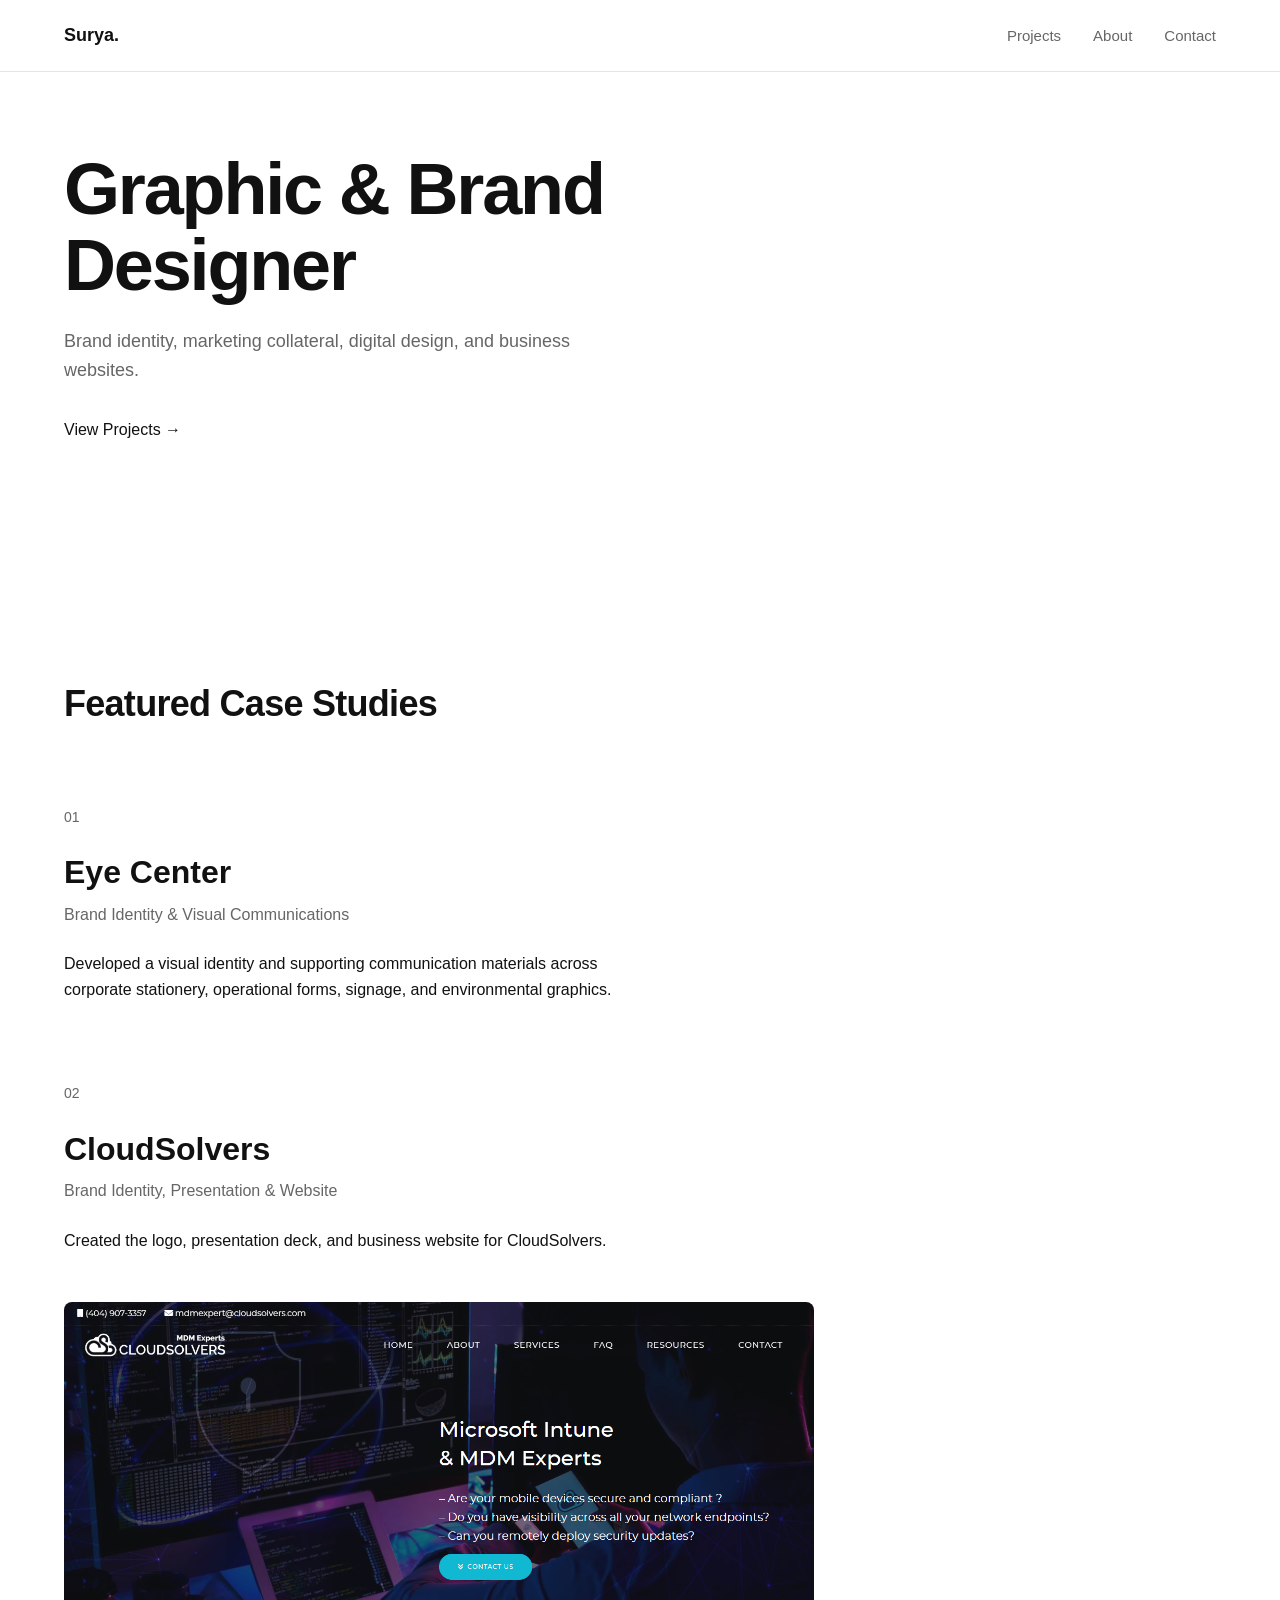
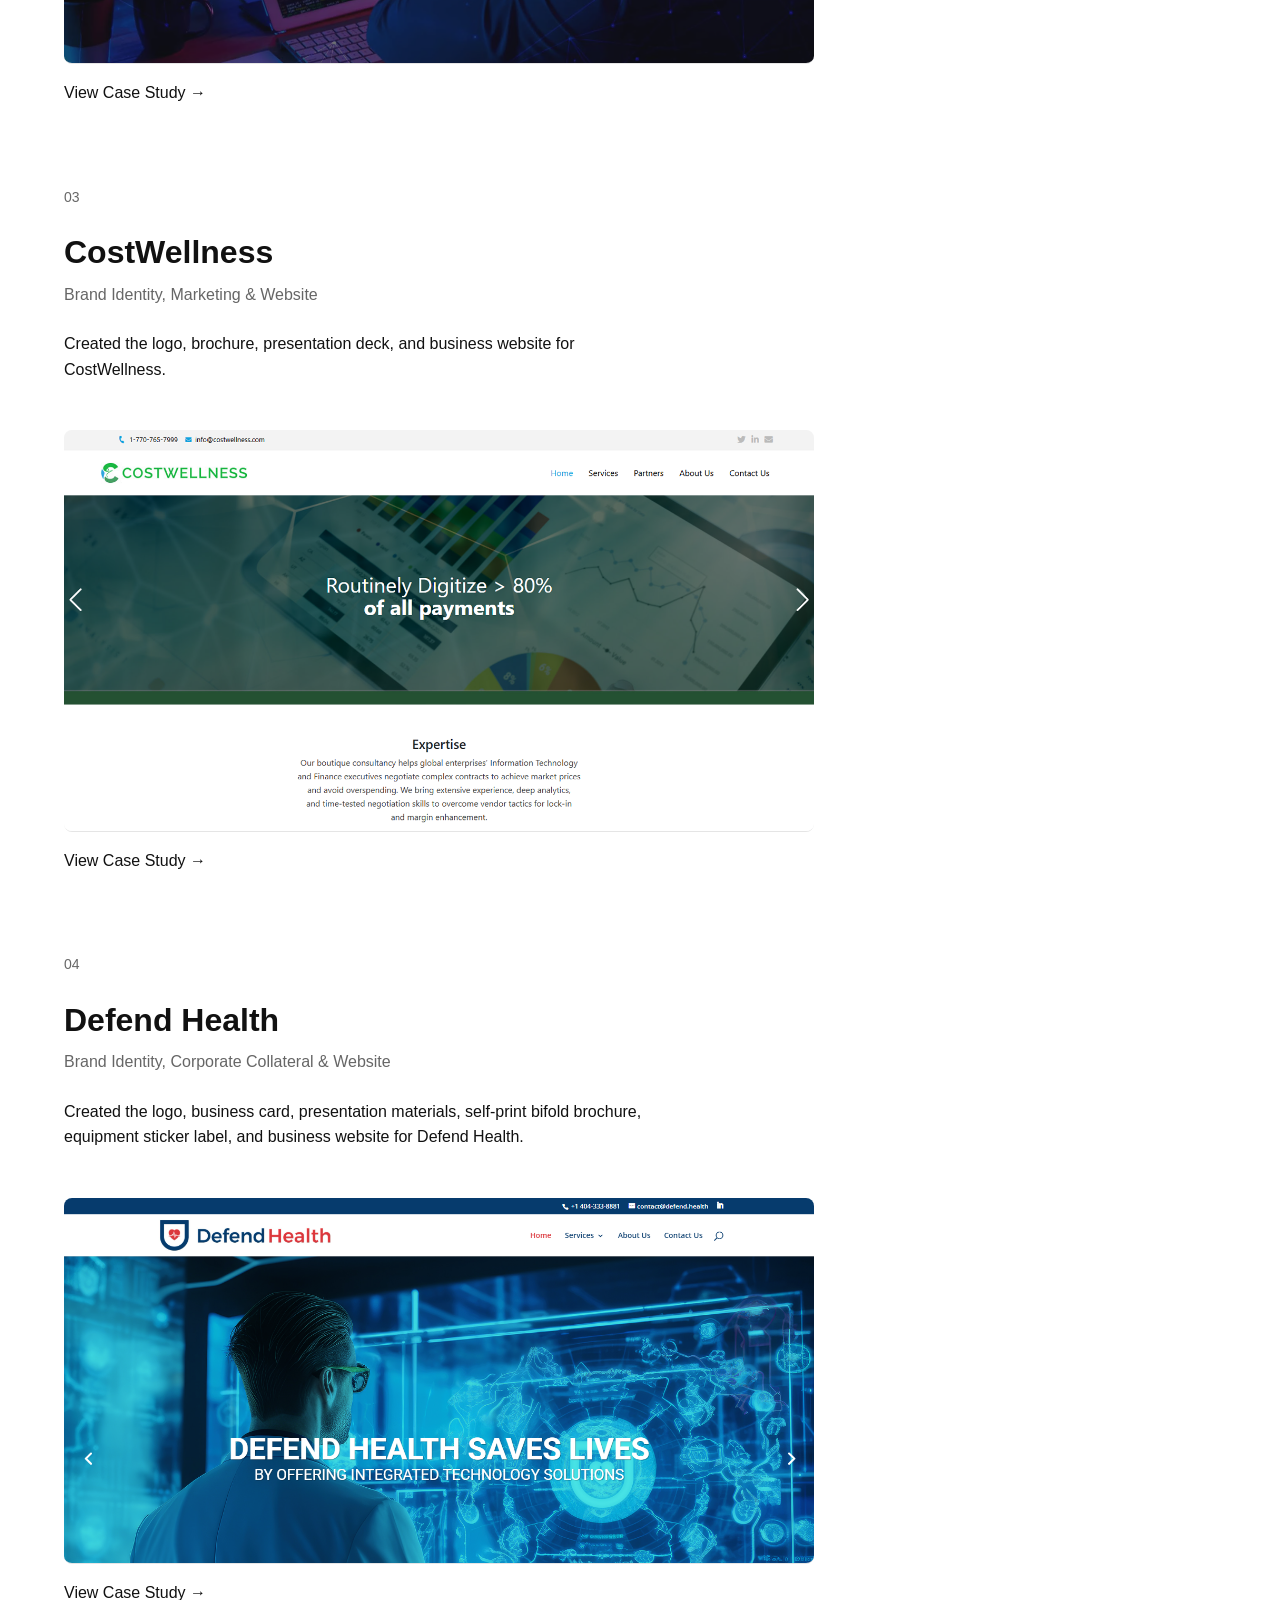
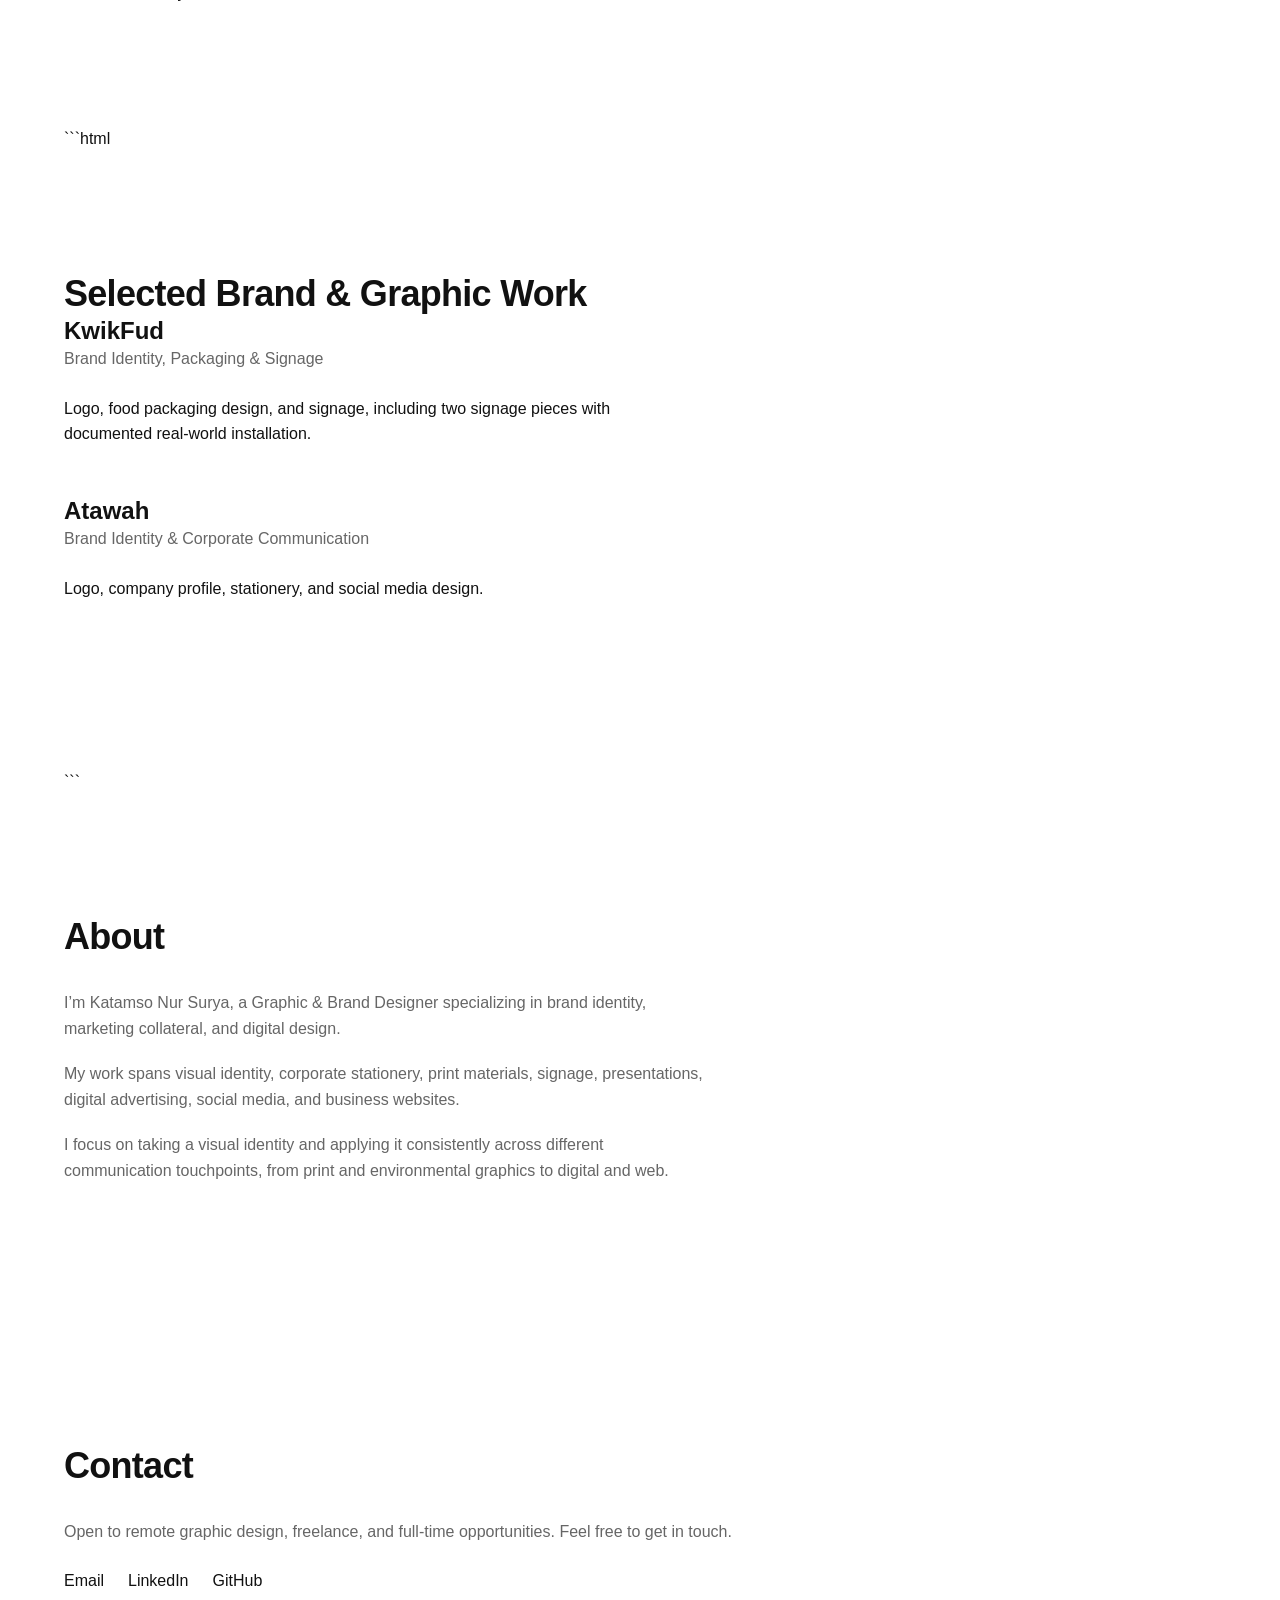
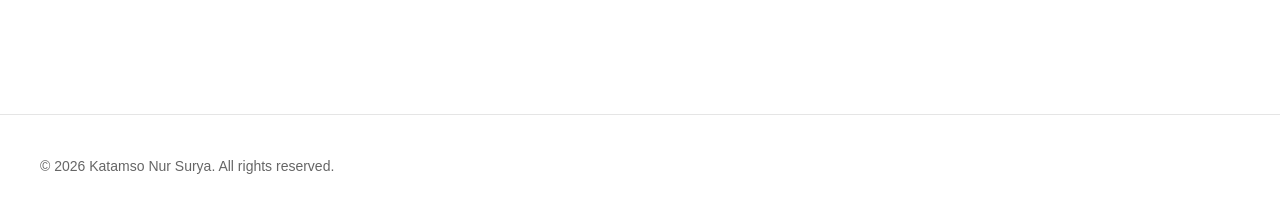
==== commit 99b3dbd2: "Add selected brand and graphic work section" ====
--- a/index.html
+++ b/index.html
@@ -196,6 +196,65 @@
 </section>
 
 
+```html
+<section id="selected-work">
+
+    <h2>
+        Selected Brand & Graphic Work
+    </h2>
+
+
+    <div class="selected-work-grid">
+
+
+        <!-- KWIKFUD -->
+
+        <article class="selected-work-item">
+
+            <h3>
+                KwikFud
+            </h3>
+
+            <p class="project-type">
+                Brand Identity, Packaging & Signage
+            </p>
+
+<p class="project-description">
+    Logo, food packaging design, and signage,
+    including two signage pieces with documented
+    real-world installation.
+</p>
+        </article>
+
+
+
+        <!-- ATAWAH -->
+
+        <article class="selected-work-item">
+
+            <h3>
+                Atawah
+            </h3>
+
+            <p class="project-type">
+                Brand Identity & Corporate Communication
+            </p>
+
+            <p class="project-description">
+                Logo, company profile, stationery, and
+                social media design.
+            </p>
+
+        </article>
+
+
+    </div>
+
+</section>
+```
+
+
+	
 
 <section id="about">
 
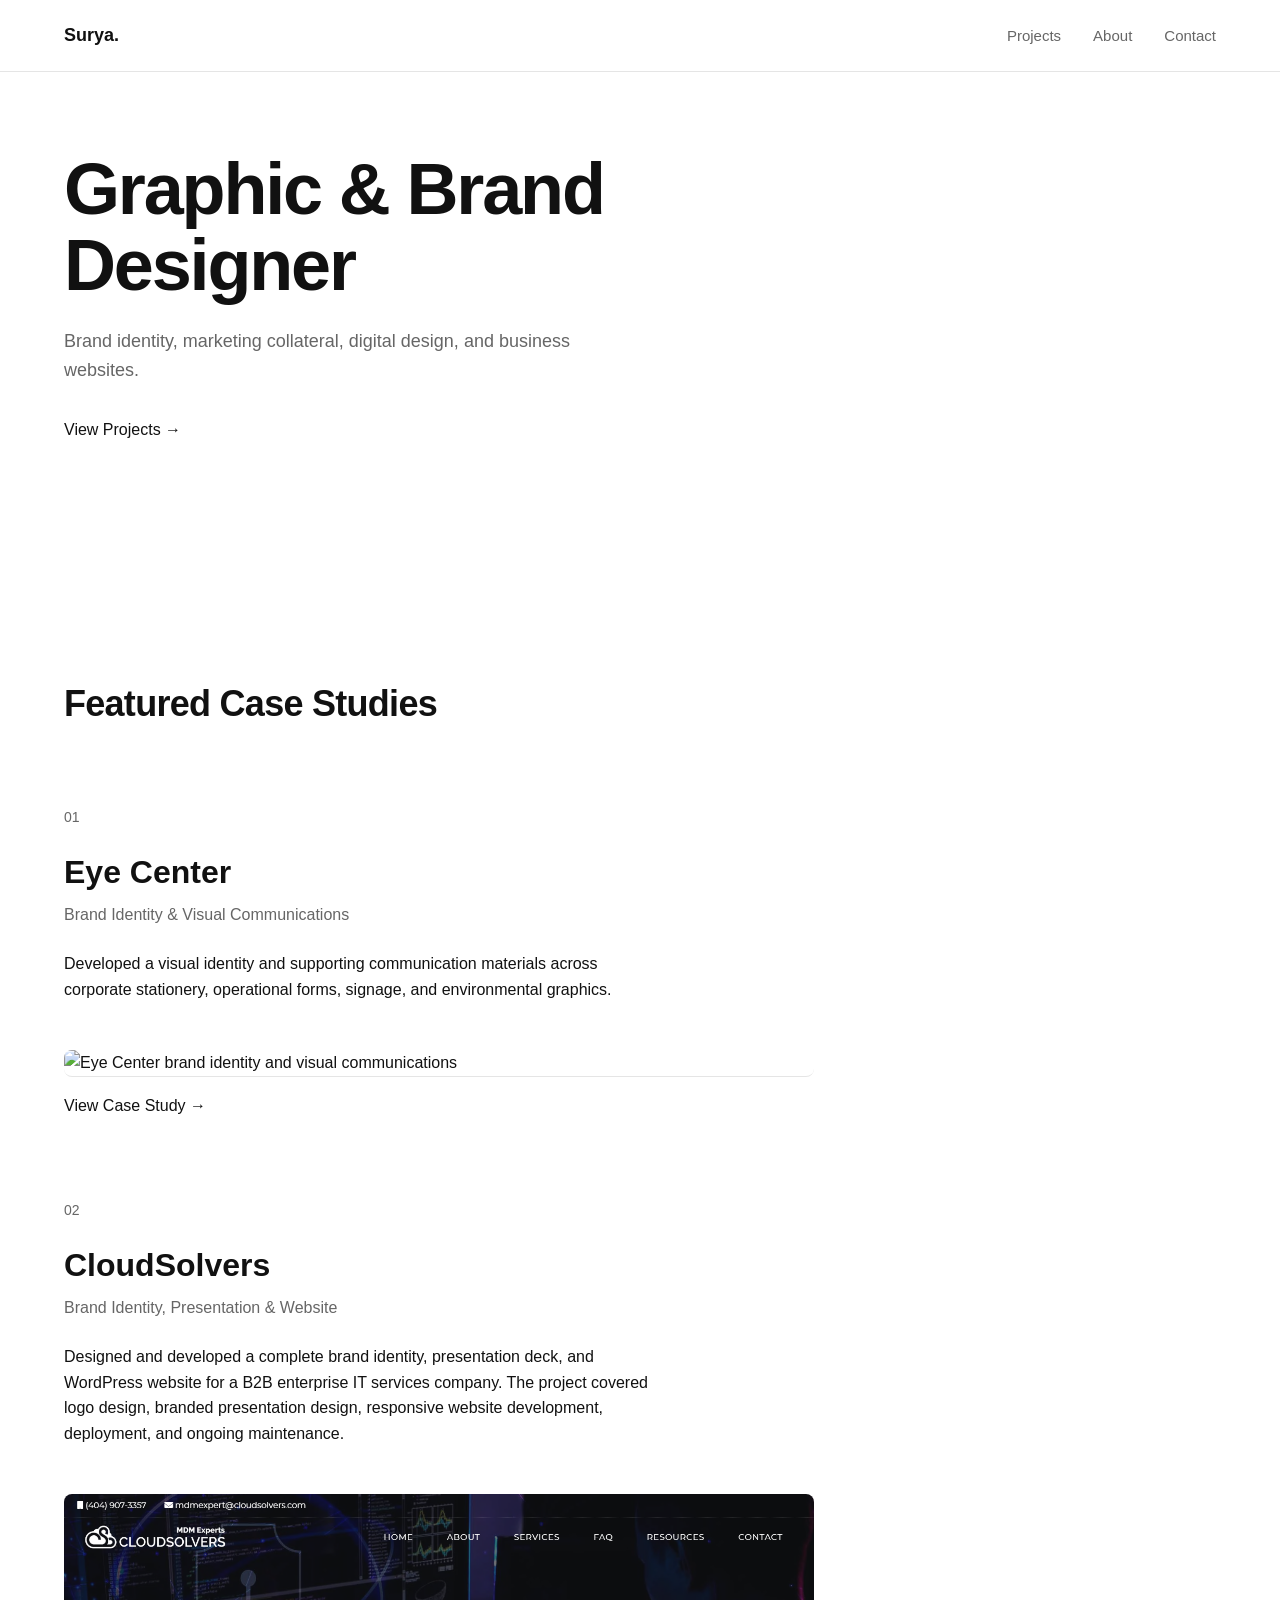
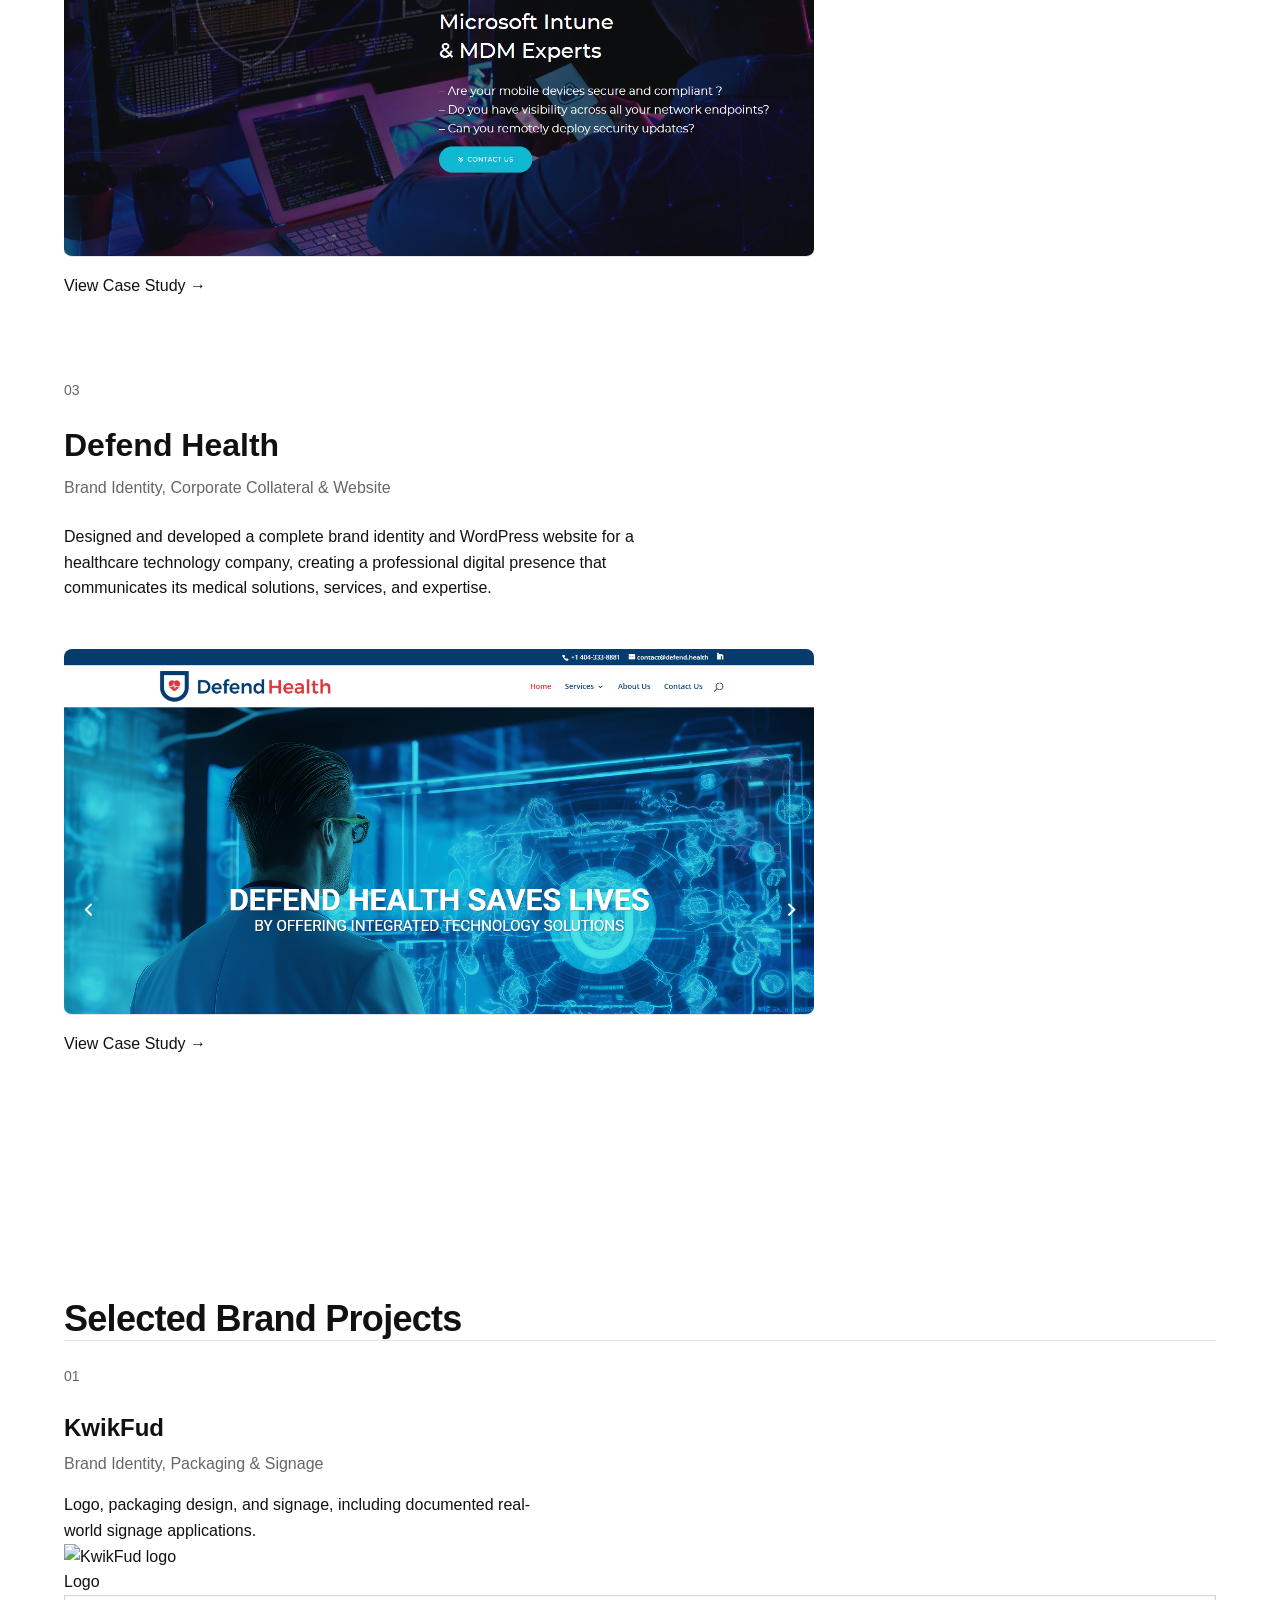
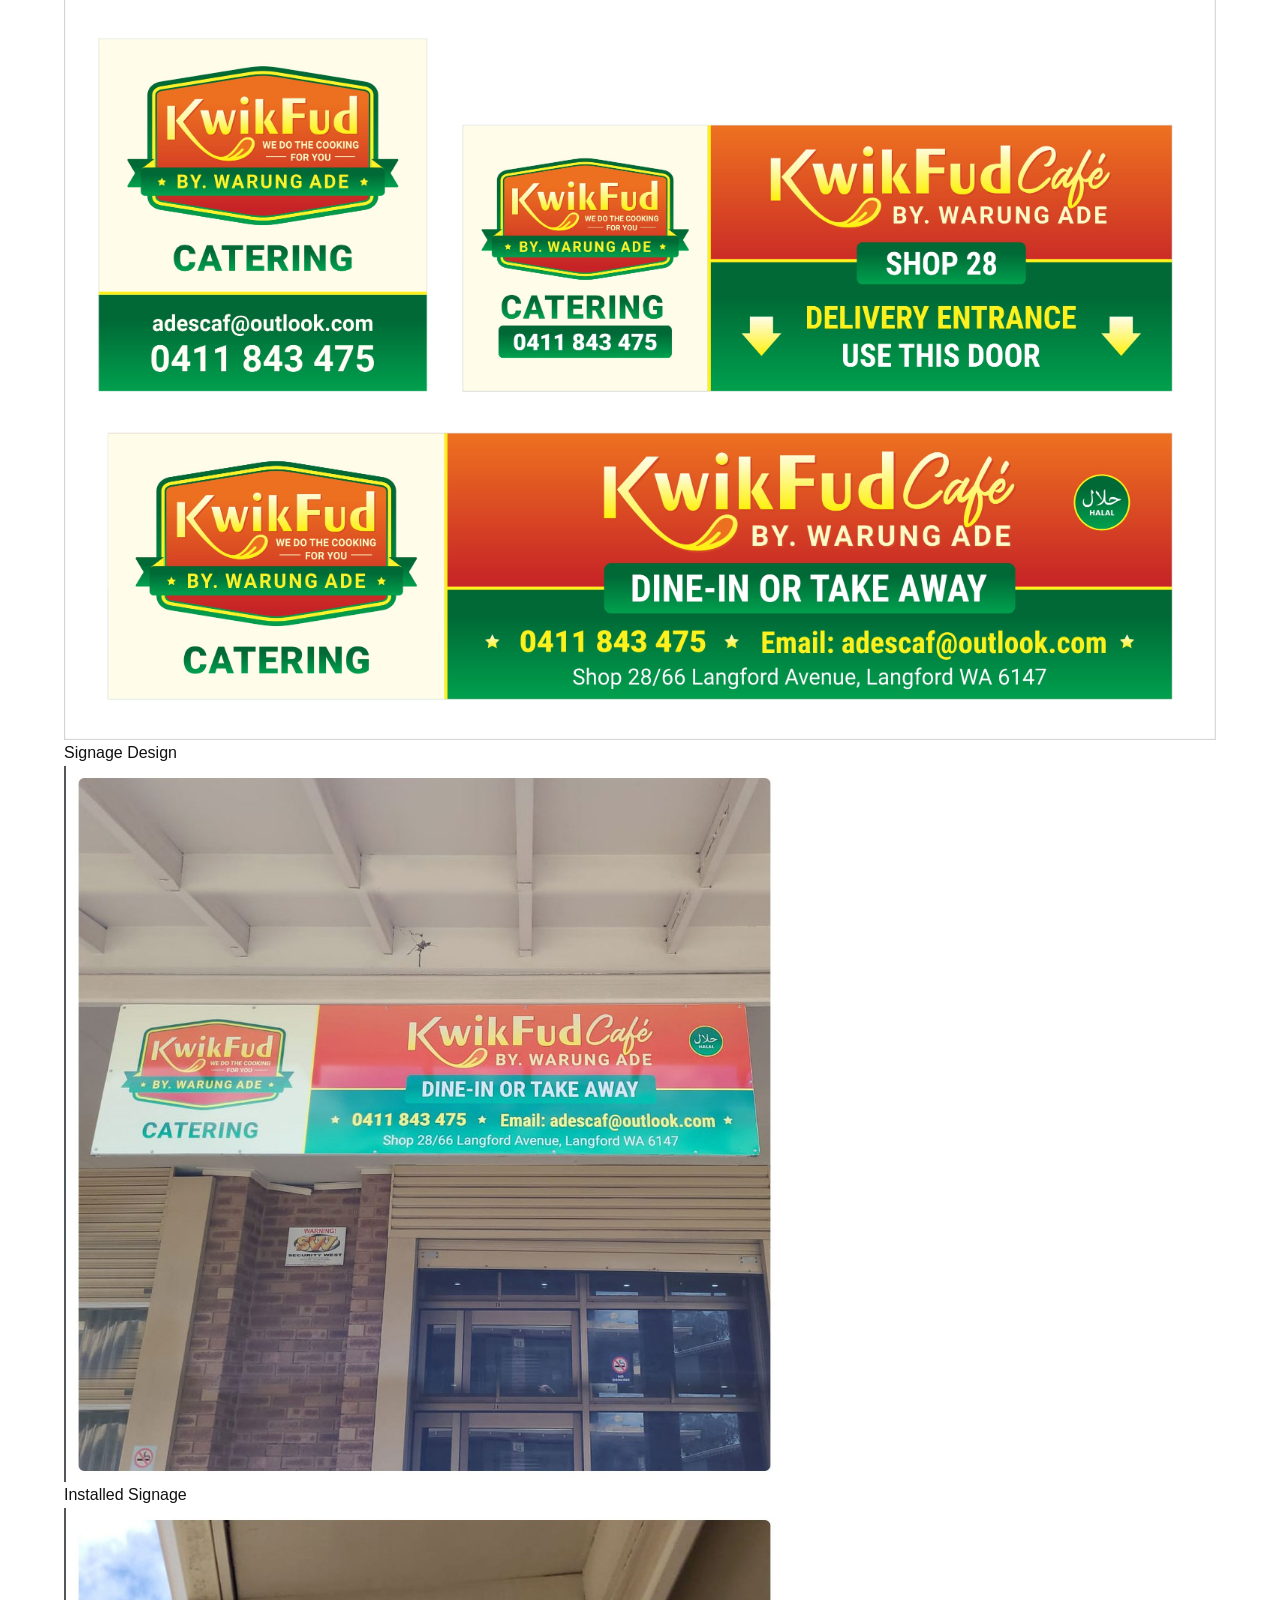
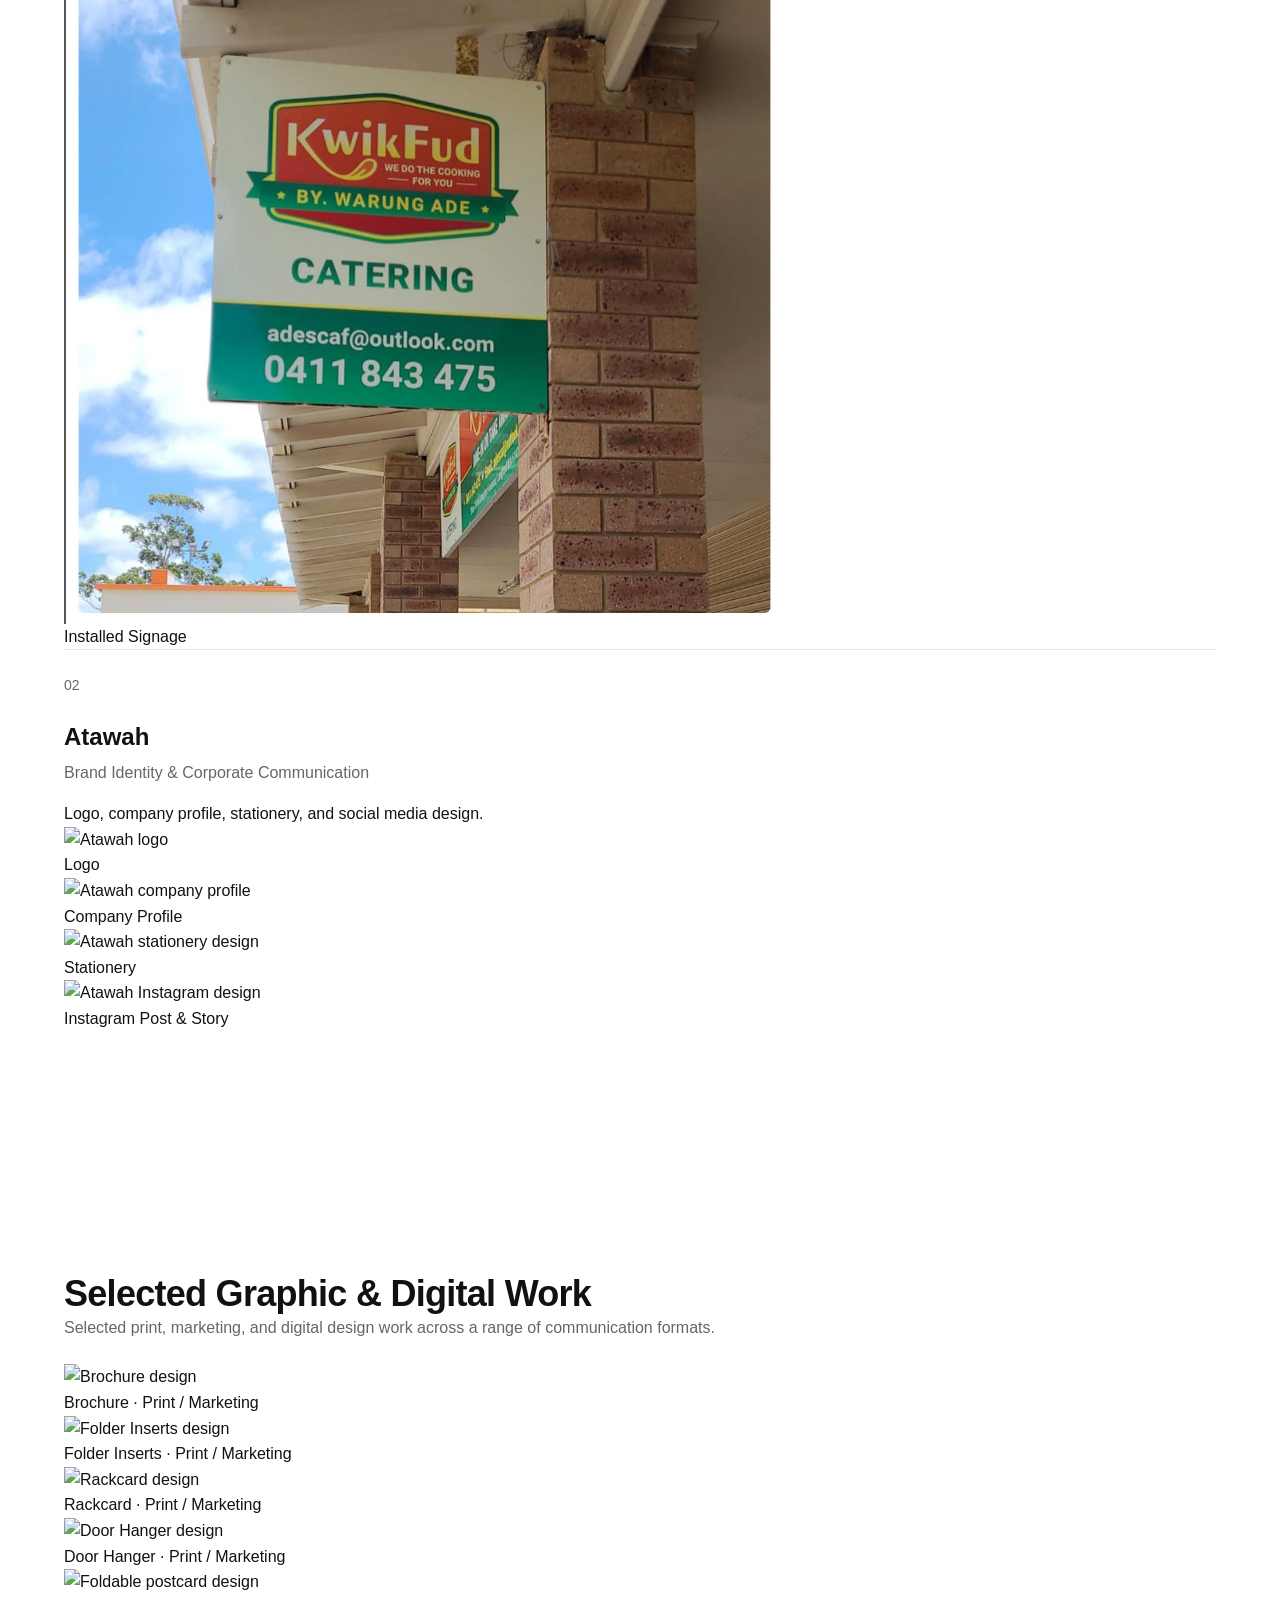
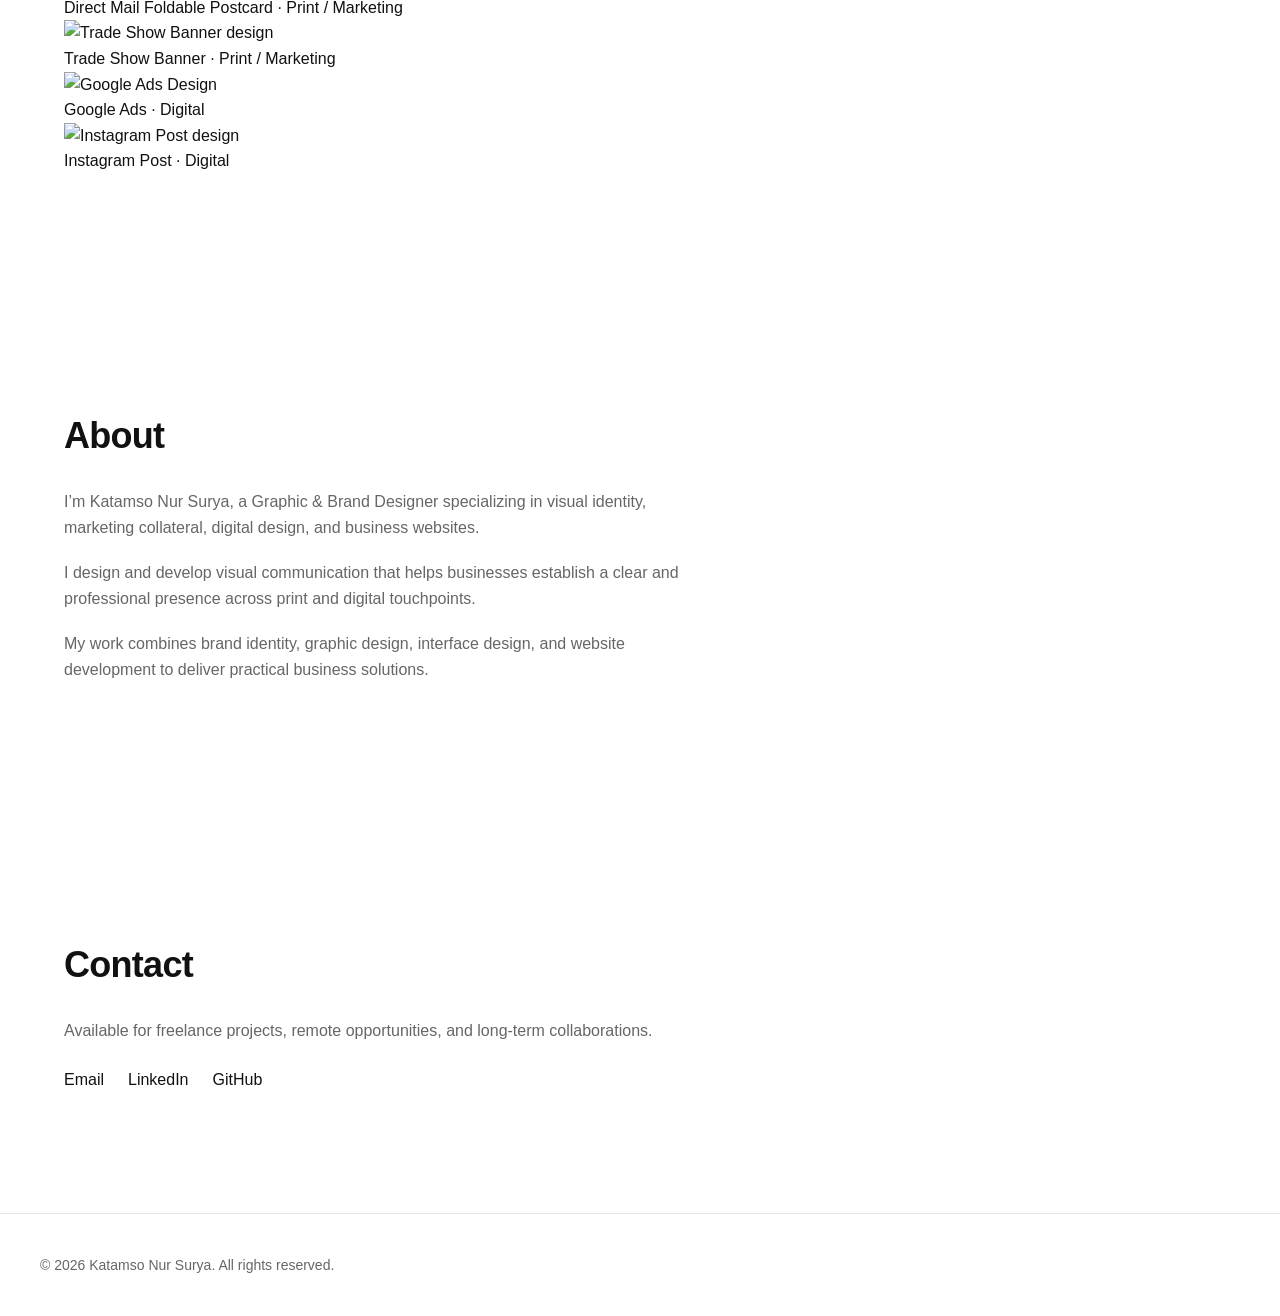
==== commit 5b24d49d: "Update index" ====
--- a/index.html
+++ b/index.html
@@ -55,35 +55,40 @@
 	</h2>
 
 
-    <article class="project-card">
-
-
-        <div class="project-number">
-            01
-        </div>
-
-
-        <h3>
+<article class="project-card">
+
+    <div class="project-number">
+        01
+    </div>
+
+    <h3>
         Eye Center
-        </h3>
-
-
-<p class="project-type">
-    Brand Identity & Visual Communications
-</p>
-
-
-<p class="project-description">
-
-    Developed a visual identity and supporting
-    communication materials across corporate
-    stationery, operational forms, signage,
-    and environmental graphics.
-
-</p>
-
-
-    </article>
+    </h3>
+
+    <p class="project-type">
+        Brand Identity & Visual Communications
+    </p>
+
+    <p class="project-description">
+        Developed a visual identity and supporting
+        communication materials across corporate
+        stationery, operational forms, signage,
+        and environmental graphics.
+    </p>
+
+
+	<div class="project-hero-image">
+
+    <img src="assets/images/eyecenterofny.jpg"
+    alt="Eye Center brand identity and visual communications">
+
+	</div>
+
+	<a href="projects/eye-center.html">
+    View Case Study →
+	</a>
+
+	</article>
 
 
    <article class="project-card">
@@ -103,8 +108,7 @@
 
 <p class="project-description">
 
-    Created the logo, presentation deck,
-    and business website for CloudSolvers.
+Designed and developed a complete brand identity, presentation deck, and WordPress website for a B2B enterprise IT services company. The project covered logo design, branded presentation design, responsive website development, deployment, and ongoing maintenance.
 
 </p>
 
@@ -122,49 +126,16 @@
     </article>
 	
 	
+
+	
+	
 	   <article class="project-card">
-
 
 <div class="project-number">
     03
 </div>
 
 <h3>
-    CostWellness
-</h3>
-
-<p class="project-type">
-    Brand Identity, Marketing & Website
-</p>
-
-<p class="project-description">
-
-    Created the logo, brochure, presentation deck,
-    and business website for CostWellness.
-
-</p>
-
-<div class="project-hero-image">
-
-    <img src="assets/images/costwellness-homepage.png"
-    alt="CostWellness website homepage">
-
-</div>
-
-<a href="projects/costwellness.html">
-    View Case Study →
-</a>
-   
-	   </article>
-	
-	
-	   <article class="project-card">
-
-<div class="project-number">
-    04
-</div>
-
-<h3>
     Defend Health
 </h3>
 
@@ -173,10 +144,9 @@
 </p>
 
 <p class="project-description">
-
-    Created the logo, business card, presentation materials,
-    self-print bifold brochure, equipment sticker label,
-    and business website for Defend Health.
+Designed and developed a complete brand identity and WordPress website for a healthcare technology company, creating a professional digital presence that communicates its medical solutions, services, and expertise.
+
+
 
 </p>
 
@@ -196,65 +166,236 @@
 </section>
 
 
-```html
 <section id="selected-work">
 
     <h2>
-        Selected Brand & Graphic Work
+        Selected Brand Projects
     </h2>
 
 
-    <div class="selected-work-grid">
-
-
-        <!-- KWIKFUD -->
-
-        <article class="selected-work-item">
-
-            <h3>
-                KwikFud
-            </h3>
-
-            <p class="project-type">
-                Brand Identity, Packaging & Signage
-            </p>
-
-<p class="project-description">
-    Logo, food packaging design, and signage,
-    including two signage pieces with documented
-    real-world installation.
-</p>
-        </article>
-
-
-
-        <!-- ATAWAH -->
-
-        <article class="selected-work-item">
-
-            <h3>
-                Atawah
-            </h3>
-
-            <p class="project-type">
-                Brand Identity & Corporate Communication
-            </p>
-
-            <p class="project-description">
-                Logo, company profile, stationery, and
-                social media design.
-            </p>
-
-        </article>
-
+    <!-- KWIKFUD -->
+
+    <article class="selected-work-item">
+
+        <div class="project-number">
+            01
+        </div>
+
+        <h3>
+            KwikFud
+        </h3>
+
+        <p class="project-type">
+            Brand Identity, Packaging & Signage
+        </p>
+
+        <p class="project-description">
+            Logo, packaging design, and signage,
+            including documented real-world signage applications.
+        </p>
+
+        <div class="selected-work-images">
+
+            <figure>
+                <img
+                    src="assets/images/kwikfud-logo.jpg"
+                    alt="KwikFud logo">
+                <figcaption>
+                    Logo
+                </figcaption>
+            </figure>
+
+            <figure>
+                <img
+                    src="assets/images/sign.jpg"
+                    alt="KwikFud signage design">
+                <figcaption>
+                    Signage Design
+                </figcaption>
+            </figure>
+
+            <figure>
+                <img
+                    src="assets/images/sign-photo.jpg"
+                    alt="KwikFud signage installed">
+                <figcaption>
+                    Installed Signage
+                </figcaption>
+            </figure>
+
+            <figure>
+                <img
+                    src="assets/images/sign-photo-02.jpg"
+                    alt="KwikFud signage installed">
+                <figcaption>
+                    Installed Signage
+                </figcaption>
+            </figure>
+
+        </div>
+
+    </article>
+
+
+    <!-- ATAWAH -->
+
+    <article class="selected-work-item">
+
+        <div class="project-number">
+            02
+        </div>
+
+        <h3>
+            Atawah
+        </h3>
+
+        <p class="project-type">
+            Brand Identity & Corporate Communication
+        </p>
+
+        <p class="project-description">
+            Logo, company profile, stationery, and social media design.
+        </p>
+
+        <div class="selected-work-images">
+
+            <figure>
+                <img
+                    src="assets/images/atawah-color.jpg"
+                    alt="Atawah logo">
+                <figcaption>
+                    Logo
+                </figcaption>
+            </figure>
+
+            <figure>
+                <img
+                    src="assets/images/atawah-profiles.jpg"
+                    alt="Atawah company profile">
+                <figcaption>
+                    Company Profile
+                </figcaption>
+            </figure>
+
+            <figure>
+                <img
+                    src="assets/images/atawah-simple.jpg"
+                    alt="Atawah stationery design">
+                <figcaption>
+                    Stationery
+                </figcaption>
+            </figure>
+
+            <figure>
+                <img
+                    src="assets/images/instagram.jpg"
+                    alt="Atawah Instagram design">
+                <figcaption>
+                    Instagram Post & Story
+                </figcaption>
+            </figure>
+
+        </div>
+
+    </article>
+
+</section>
+
+
+<!-- SELECTED GRAPHIC & DIGITAL WORK -->
+
+<section id="graphic-digital-work">
+
+    <h2>
+        Selected Graphic & Digital Work
+    </h2>
+
+    <p class="project-type">
+        Selected print, marketing, and digital design work
+        across a range of communication formats.
+    </p>
+
+    <div class="graphic-digital-gallery">
+            
+			<figure>
+                <img
+                    src="assets/images/brochure.jpg"
+                    alt="Brochure design">
+                <figcaption>
+                    Brochure · Print / Marketing
+                </figcaption>
+            </figure>
+	
+			<figure>
+                <img
+                    src="assets/images/folder-inserts.jpg"
+                    alt="Folder Inserts design">
+                <figcaption>
+                    Folder Inserts · Print / Marketing
+                </figcaption>
+            </figure>
+	
+			<figure>
+                <img
+                    src="assets/images/rackcard.jpg"
+                    alt="Rackcard design">
+                <figcaption>
+                    Rackcard · Print / Marketing
+                </figcaption>
+            </figure>
+
+		
+			<figure>
+                <img
+                    src="assets/images/door-hanger.jpg"
+                    alt="Door Hanger design">
+                <figcaption>
+                    Door Hanger · Print / Marketing
+                </figcaption>
+            </figure>
+
+		
+			<figure>
+                <img
+                    src="assets/images/foldable-postcard.jpg"
+                    alt="Foldable postcard design">
+                <figcaption>
+                    Direct Mail Foldable Postcard · Print / Marketing
+                </figcaption>
+            </figure>
+
+		
+			<figure>
+                <img
+                    src="assets/images/trade-show-banner.jpg"
+                    alt="Trade Show Banner design">
+                <figcaption>
+                    Trade Show Banner · Print / Marketing
+                </figcaption>
+            </figure>
+
+			<figure>
+                <img
+                    src="assets/images/ga-ads.jpg"
+                    alt="Google Ads Design">
+                <figcaption>
+                    Google Ads · Digital
+                </figcaption>
+            </figure>
+
+			<figure>
+                <img
+                    src="assets/images/insta-post.jpg"
+                    alt="Instagram Post design">
+                <figcaption>
+                    Instagram Post · Digital
+                </figcaption>
+            </figure>			
+ 
 
     </div>
 
 </section>
-```
-
-
-	
 
 <section id="about">
 
@@ -262,35 +403,29 @@
         About
     </h2>
 
-
     <div class="about-content">
 
         <p>
             I’m Katamso Nur Surya, a Graphic & Brand Designer
-            specializing in brand identity, marketing collateral,
-            and digital design.
-        </p>
-
+            specializing in visual identity, marketing collateral,
+            digital design, and business websites.
+        </p>
 
         <p>
-            My work spans visual identity, corporate stationery,
-            print materials, signage, presentations, digital
-            advertising, social media, and business websites.
-        </p>
-
+            I design and develop visual communication that helps
+            businesses establish a clear and professional presence
+            across print and digital touchpoints.
+        </p>
 
         <p>
-            I focus on taking a visual identity and applying it
-            consistently across different communication
-            touchpoints, from print and environmental graphics
-            to digital and web.
+            My work combines brand identity, graphic design,
+            interface design, and website development to deliver
+            practical business solutions.
         </p>
 
     </div>
 
-
-</section>
-
+</section>
 
 <section id="contact">
 
@@ -301,10 +436,10 @@
 
     <div class="contact-content">
 
-<p>
-    Open to remote graphic design, freelance, and full-time opportunities.
-    Feel free to get in touch.
-</p>
+ <p>
+            Available for freelance projects, remote opportunities,
+            and long-term collaborations.
+        </p>
 
 
         <div class="contact-links">
--- a/css/style.css
+++ b/css/style.css
@@ -392,7 +392,34 @@
 
 }
 
-
+/* =========================
+SELECTED BRAND & GRAPHIC WORK
+========================= */
+
+.selected-work-grid {
+    display: grid;
+    grid-template-columns: repeat(2, 1fr);
+    gap: 48px;
+    margin-top: 48px;
+}
+
+.selected-work-item {
+    padding-top: 24px;
+    border-top: 1px solid var(--color-border);
+}
+
+.selected-work-item h3 {
+    margin-bottom: 8px;
+}
+
+.selected-work-item .project-type {
+    margin-bottom: 16px;
+}
+
+.selected-work-item .project-description {
+    max-width: 500px;
+    margin-bottom: 0;
+}
 /* =========================
    CONTACT
 ========================= */
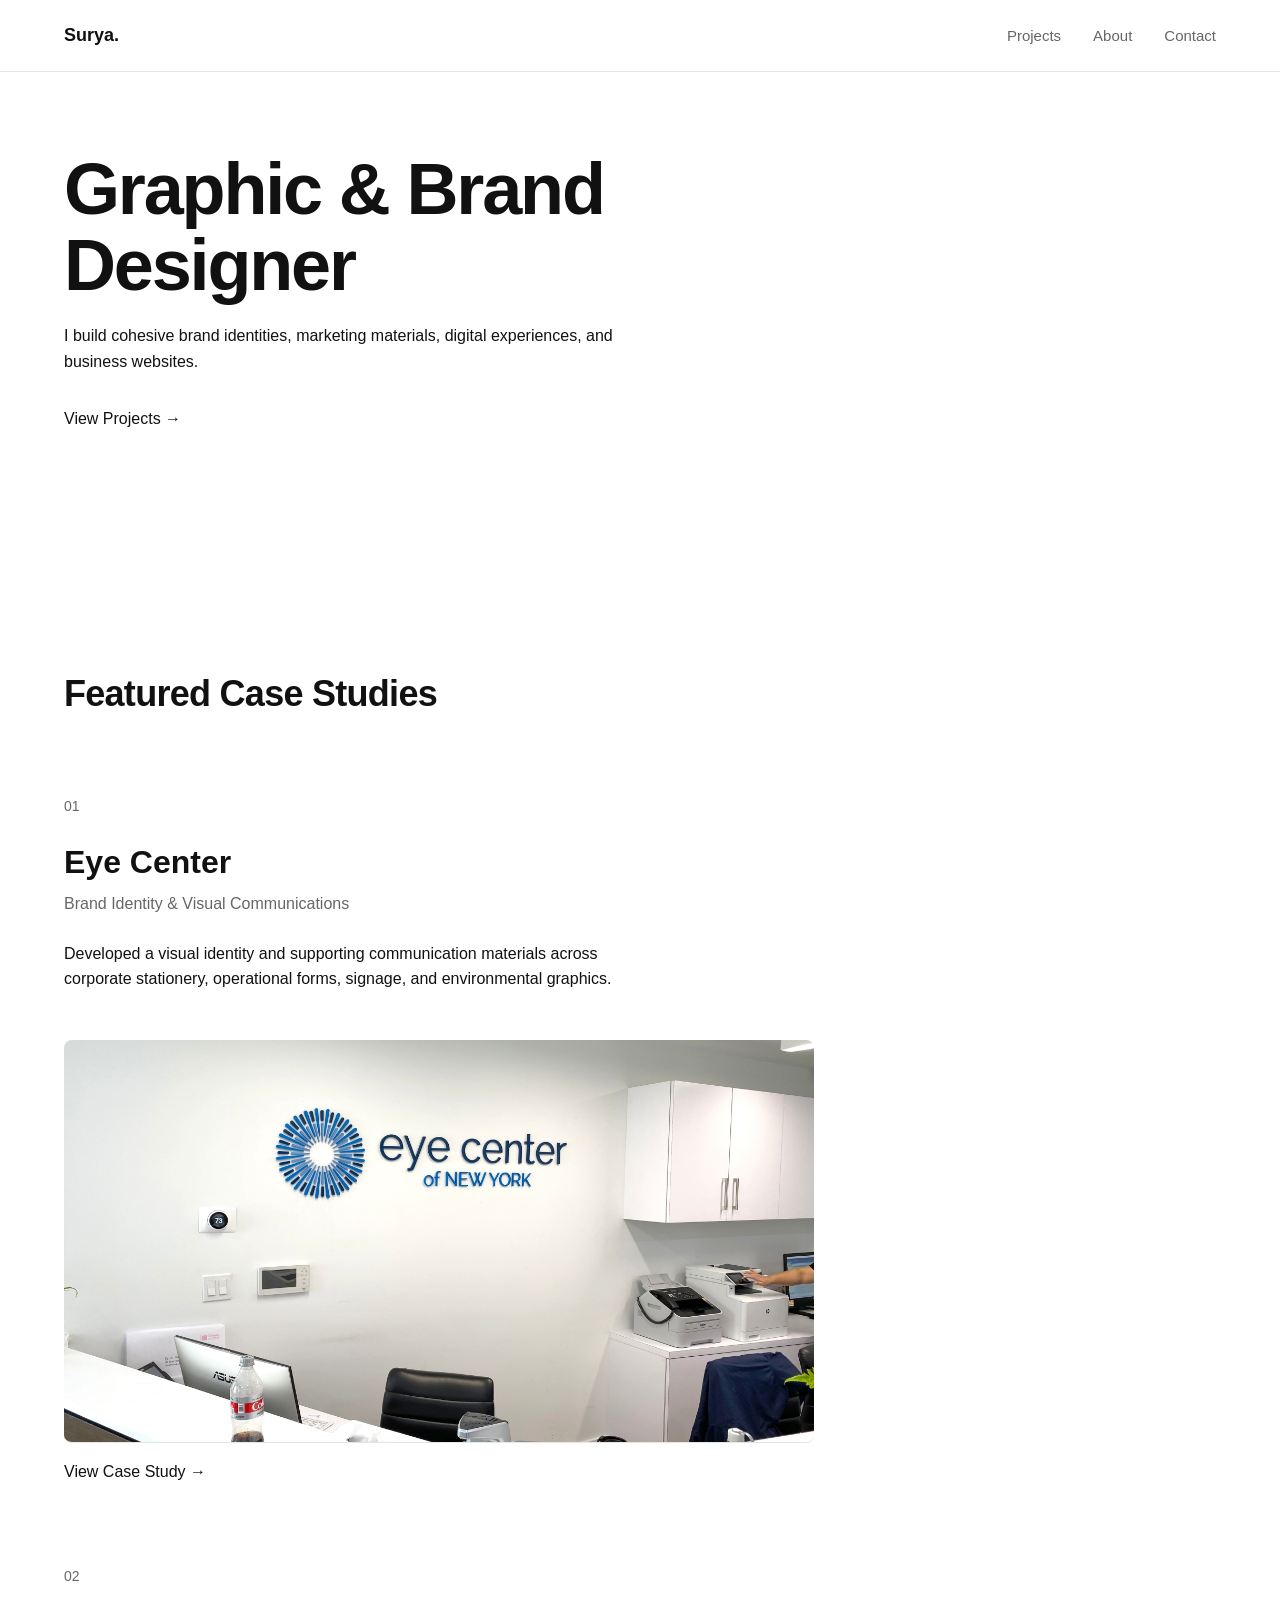
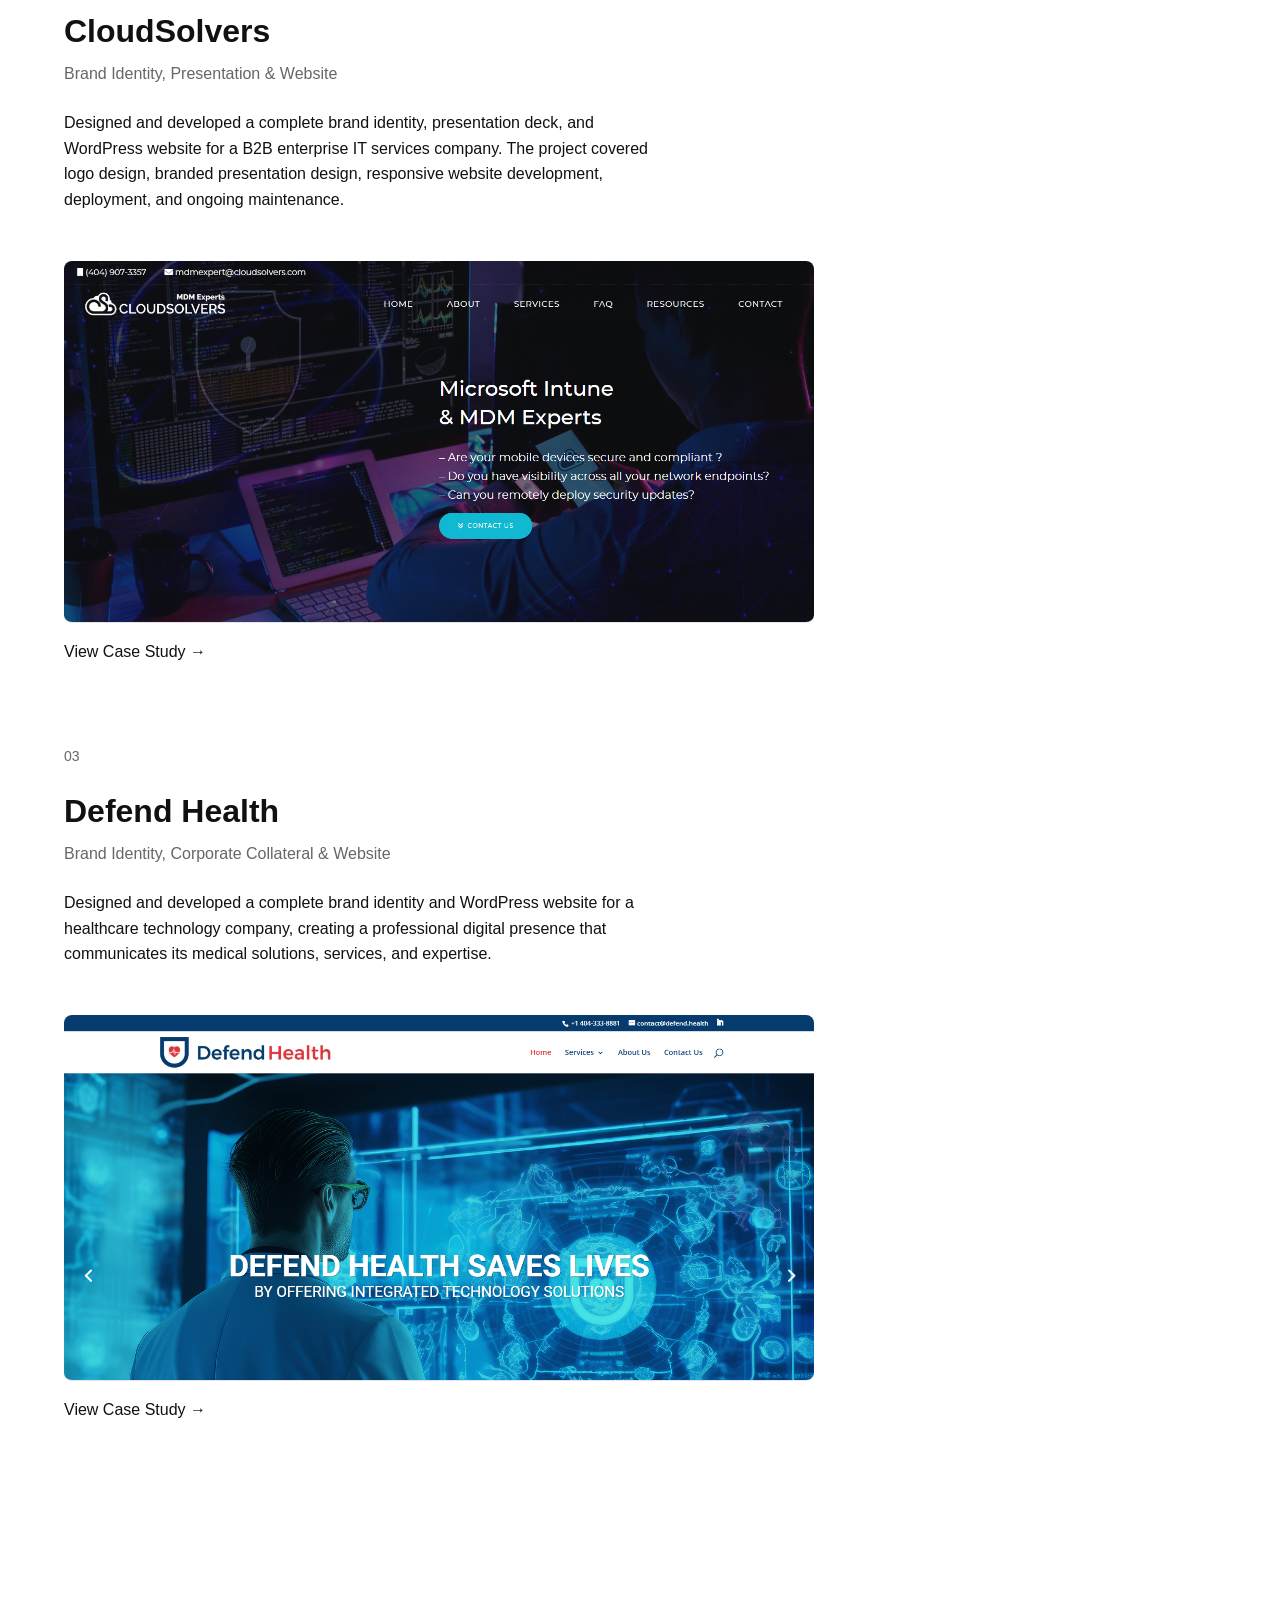
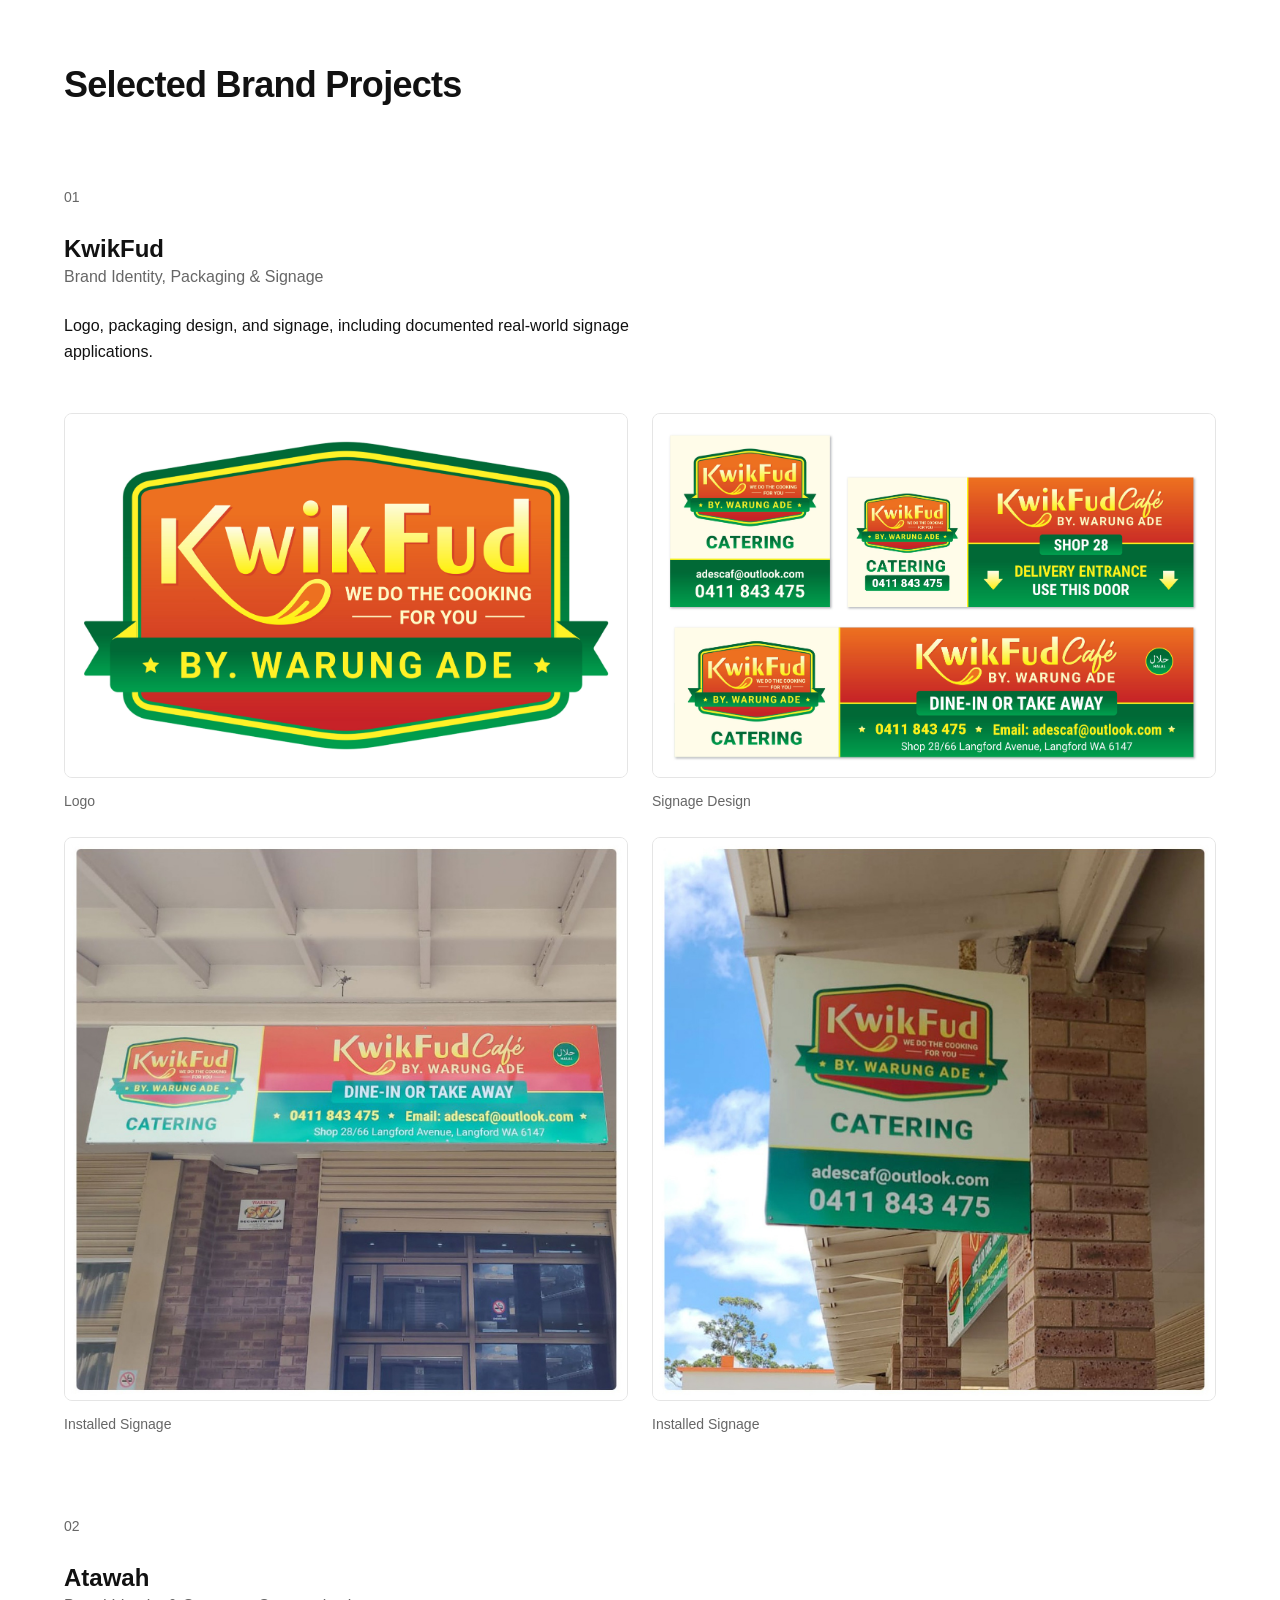
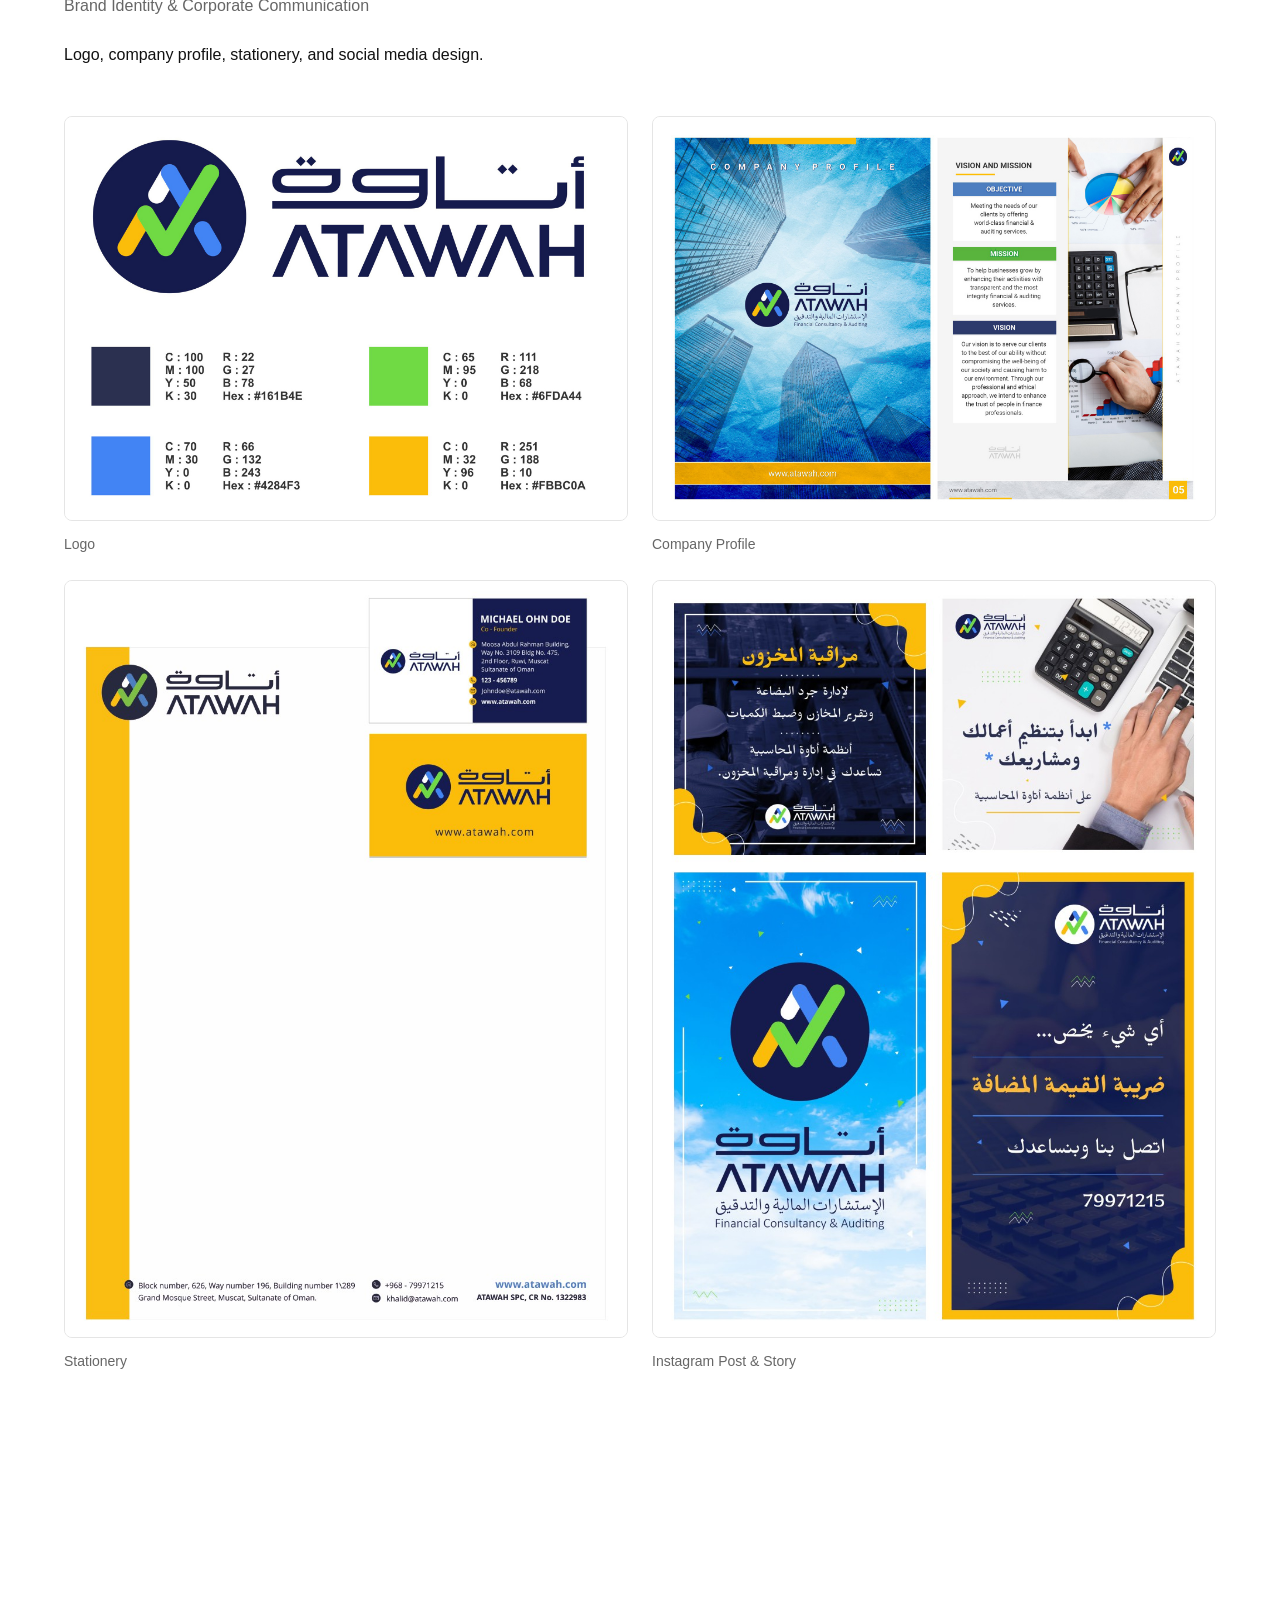
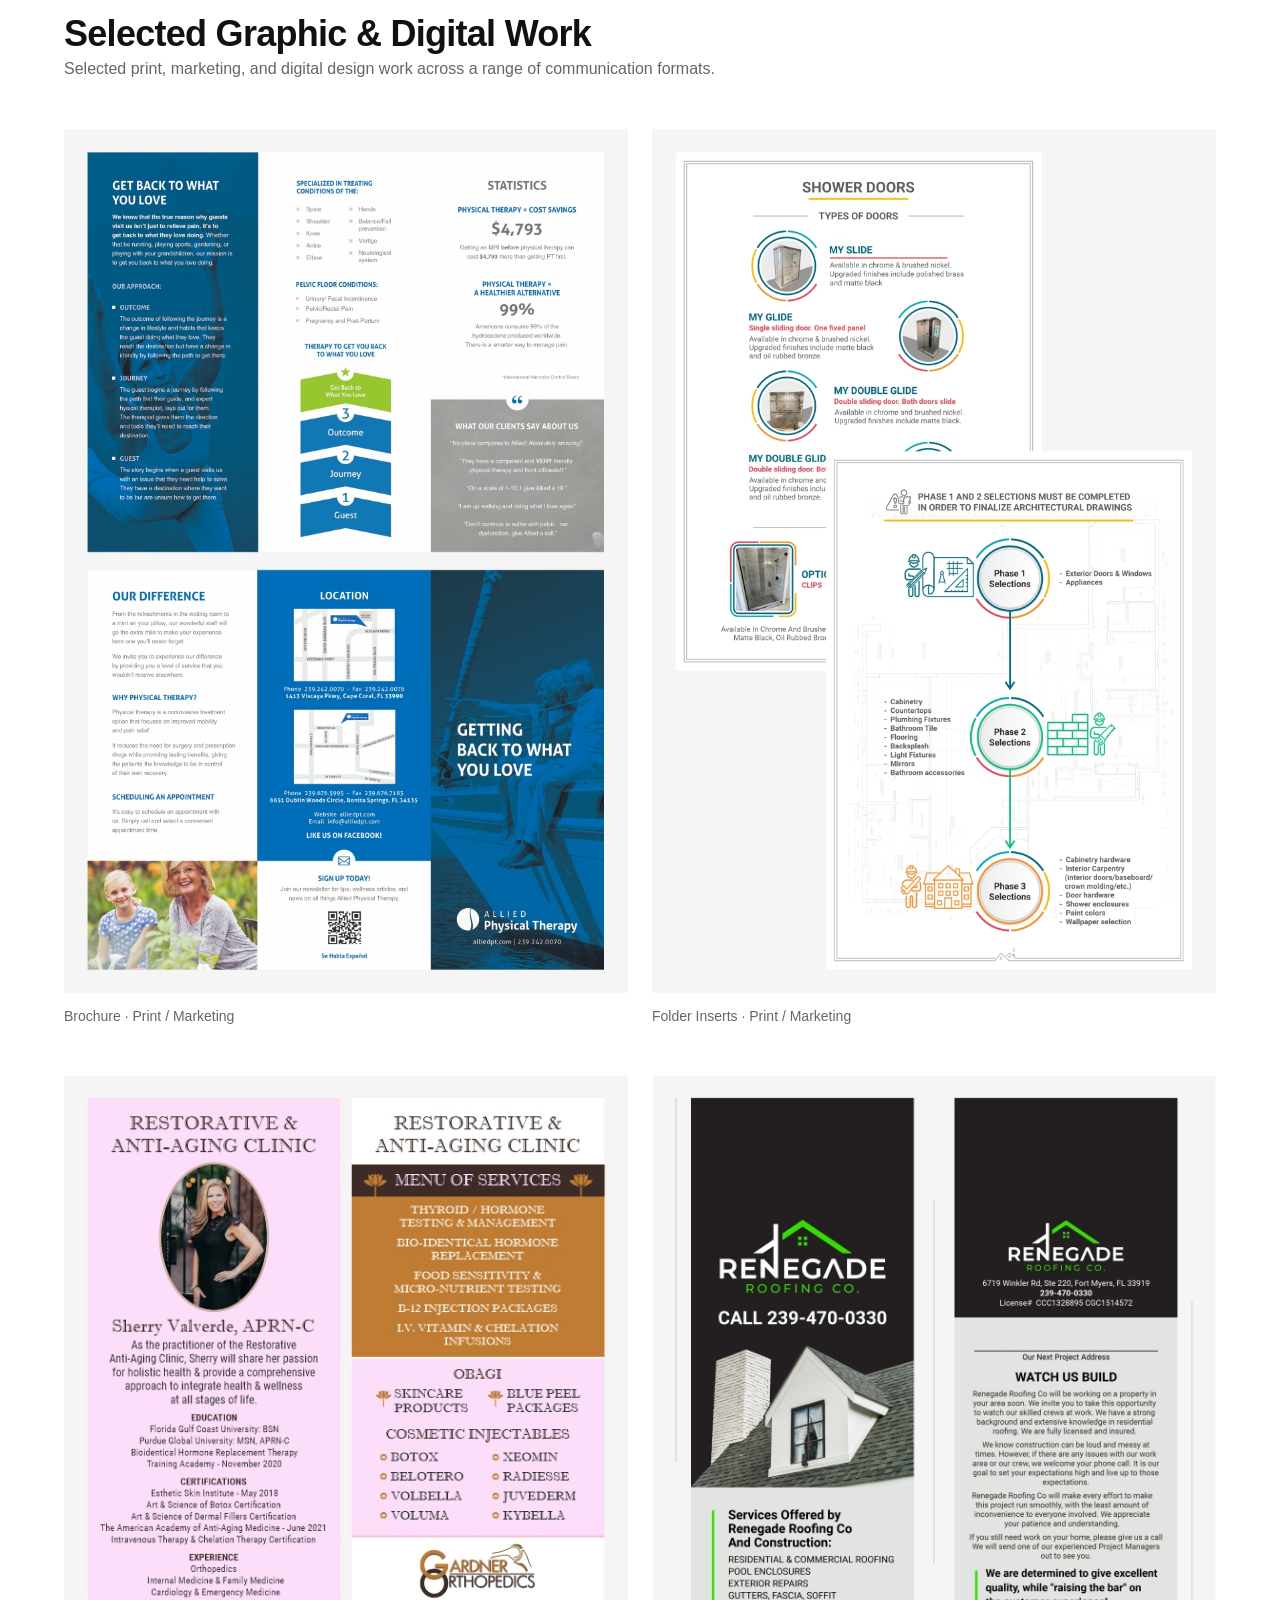
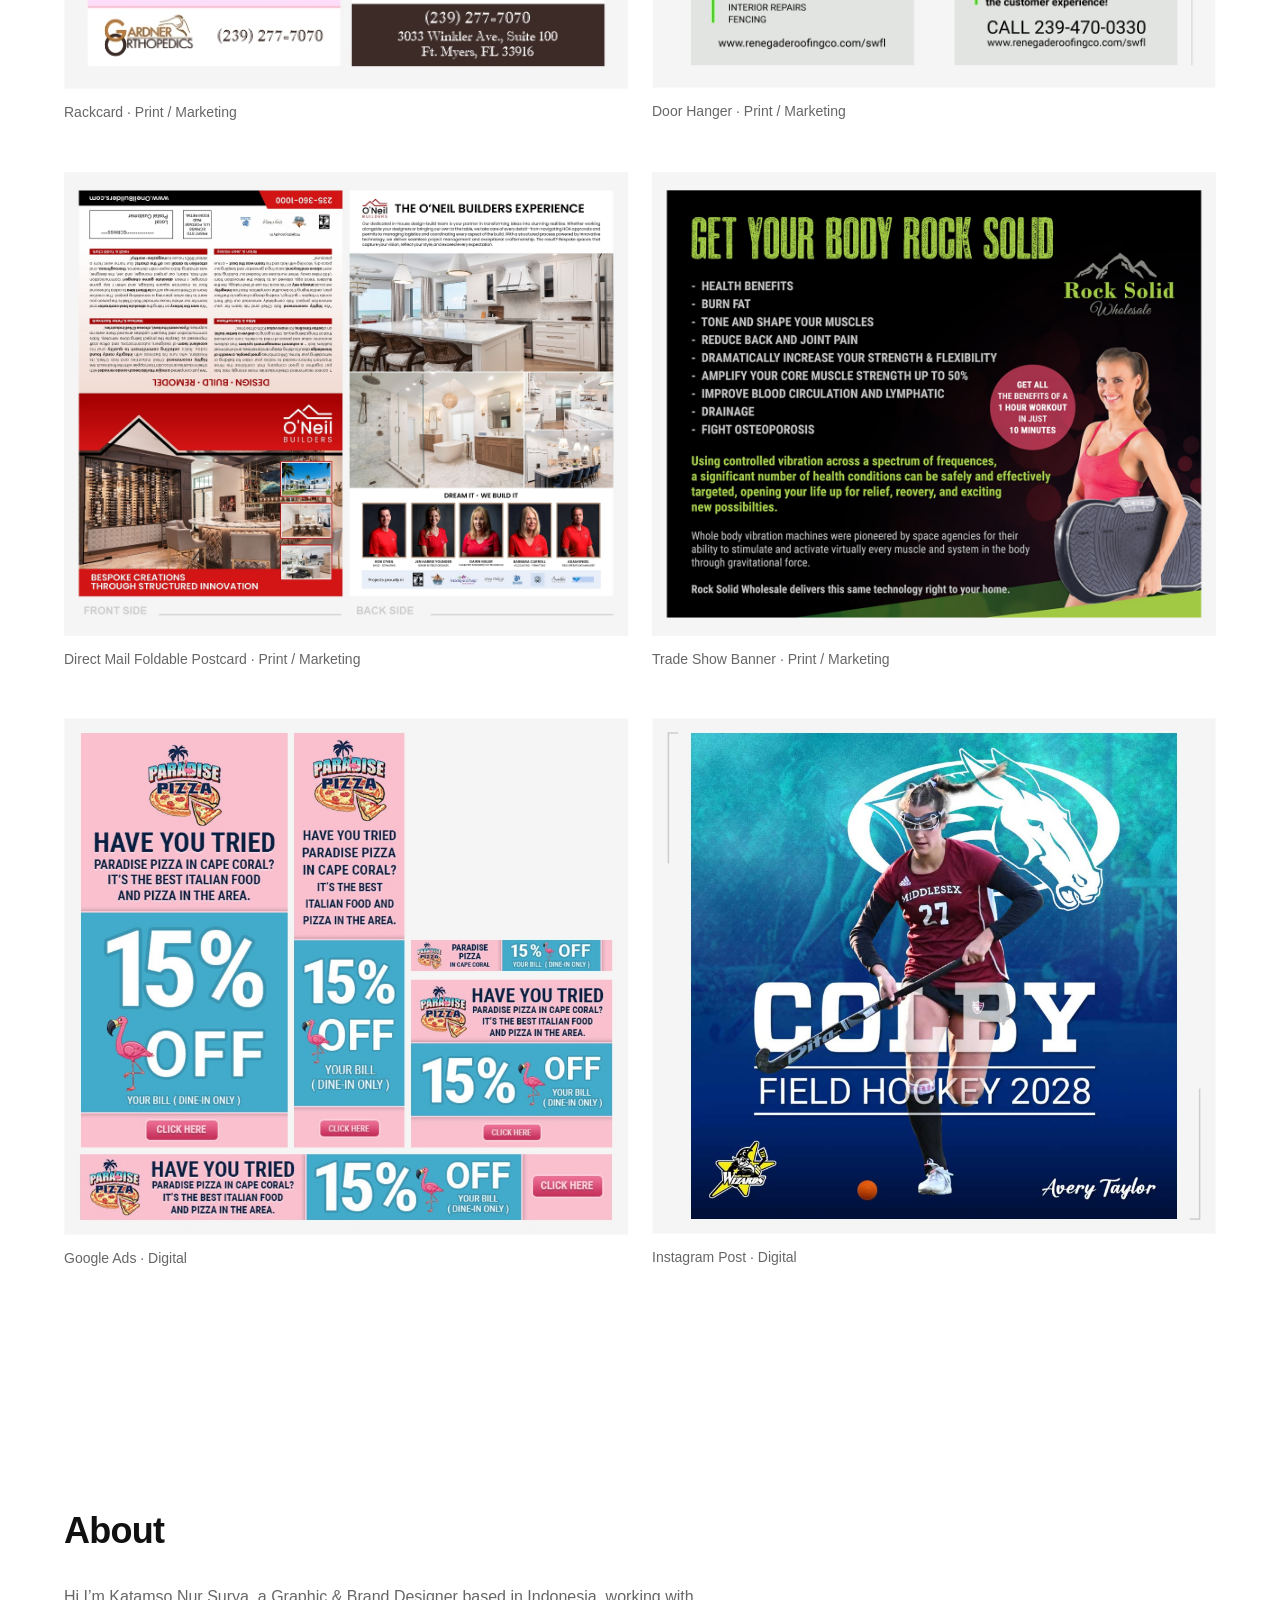
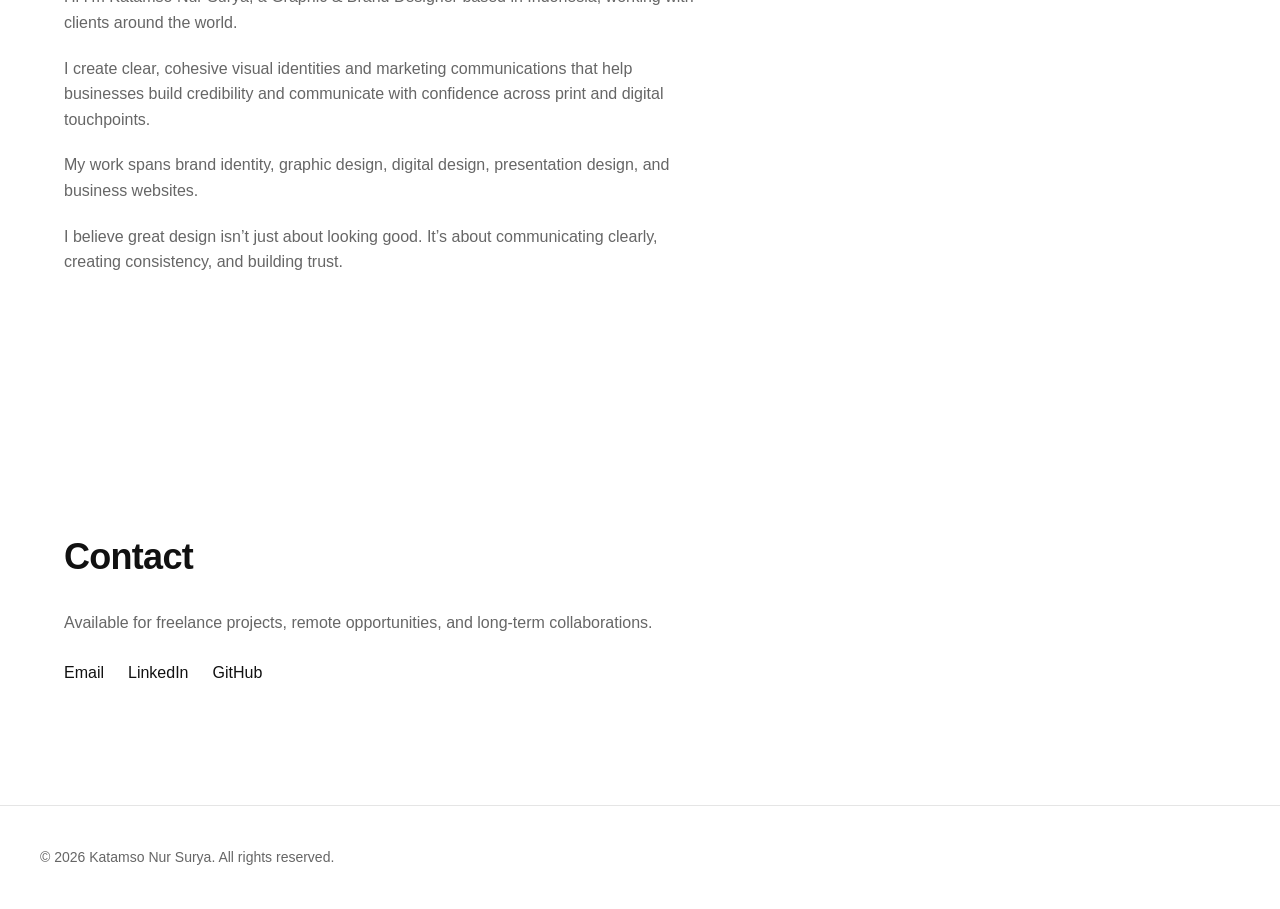
==== commit 70619ed2: "Update index.html" ====
--- a/index.html
+++ b/index.html
@@ -37,7 +37,7 @@
     </h1>
 
     <p>
-Brand identity, marketing collateral, digital design, and business websites.
+I build cohesive brand identities, marketing materials, digital experiences, and business websites.
     </p>
 
     <a href="#projects">
@@ -406,23 +406,18 @@
     <div class="about-content">
 
         <p>
-            I’m Katamso Nur Surya, a Graphic & Brand Designer
-            specializing in visual identity, marketing collateral,
-            digital design, and business websites.
+            Hi I’m Katamso Nur Surya, a Graphic & Brand Designer based in Indonesia, working with clients around the world.
         </p>
 
         <p>
-            I design and develop visual communication that helps
-            businesses establish a clear and professional presence
-            across print and digital touchpoints.
+I create clear, cohesive visual identities and marketing communications that help businesses build credibility and communicate with confidence across print and digital touchpoints.
         </p>
 
         <p>
-            My work combines brand identity, graphic design,
-            interface design, and website development to deliver
-            practical business solutions.
-        </p>
-
+My work spans brand identity, graphic design, digital design, presentation design, and business websites.
+        </p>
+        <p>
+I believe great design isn’t just about looking good. It’s about communicating clearly, creating consistency, and building trust.        </p>
     </div>
 
 </section>
--- a/css/style.css
+++ b/css/style.css
@@ -201,40 +201,24 @@
 
 
 .hero {
-
     max-width: 600px;
-
     padding-top: 80px;
-
-}
-
+}
 
 
 .hero h1 {
 
     font-size: clamp(40px, 6vw, 72px);
-
     line-height: 1.05;
-
     font-weight: 700;
-
     letter-spacing: -0.03em;
-
-}
-
-
-
-.hero p {
-
-    margin-top: 24px;
-
-    max-width: 560px;
-
-    font-size: 18px;
-
-    color: var(--color-secondary);
-
-}
+	padding-bottom: 20px;
+
+}
+
+
+
+
 
 
 
@@ -250,176 +234,311 @@
 
 }
 
-
-
-/* =========================
-   TYPOGRAPHY
-========================= */
-
-
-h2 {
-
-    font-size: clamp(26px, 4vw, 36px);
-
-    line-height: 1.2;
-
-    font-weight: 600;
-
-    letter-spacing: -0.02em;
-
-}
-
-
-
-h3 {
-
-    font-size: clamp(20px, 3vw, 24px);
-
-    line-height: 1.3;
-
-}
-
-
-
-p {
-
-    font-size: 16px;
-
-}
-
-/* =========================
-   PROJECT CARD
-========================= */
-
-
-.project-card {
-
-    margin-top: 80px;
-
-}
-
-
-
-.project-number {
-
-    font-size: 14px;
-
-    color: var(--color-secondary);
-
-    margin-bottom: 24px;
-
-}
-
-
-
-.project-card h3 {
-
-    font-size: 32px;
-
-    margin-bottom: 8px;
-
-}
-
-
-
-.project-type {
-
-    color: var(--color-secondary);
-
-    margin-bottom: 24px;
-
-}
-
-
-
-.project-description {
-
-    max-width: 600px;
-
-    margin-bottom: 48px;
-
-}
-
-
-
-.project-image {
-
-    width: 100%;
-
-    margin-bottom: 32px;
-
-}
-
-
-
-.project-image img {
-
-    width: 100%;
-
+/* Selected Work Images */
+
+.selected-work-images {
+    display: grid;
+    grid-template-columns: repeat(2, 1fr);
+    gap: 16px;
+    margin-top: 32px;
+}
+
+.selected-work-images img {
+    width: 100%;
+    height: auto;
+    display: block;
     border-radius: var(--radius);
-
-}
-
-
-
-.project-card a {
-
-    text-decoration: none;
-
-    font-weight: 500;
-
-}
-
-/* =========================
-   ABOUT
-========================= */
-
-
-.about-content {
-
-    max-width: 650px;
-
-    margin-top: 32px;
-
-}
-
-
-.about-content p {
-
-    margin-bottom: 20px;
-
-    color: var(--color-secondary);
-
-}
-
-/* =========================
-SELECTED BRAND & GRAPHIC WORK
-========================= */
+    border: 1px solid var(--color-border);
+}
+
+.selected-work-images {
+    grid-template-columns: 1fr;
+}
+
+.selected-work-images figure {
+    margin: 0;
+}
+
+.selected-work-images figcaption {
+    margin-top: 8px;
+    font-size: 13px;
+    color: var(--color-secondary);
+}
 
 .selected-work-grid {
     display: grid;
     grid-template-columns: repeat(2, 1fr);
-    gap: 48px;
+    gap: 24px;
     margin-top: 48px;
 }
 
+.placeholder-box {
+    min-height: 220px;
+    border: 1px solid var(--color-border);
+    display: flex;
+    align-items: center;
+    justify-content: center;
+    color: var(--color-secondary);
+    font-size: 14px;
+}
+
+@media (max-width: 768px) {
+
+    .selected-work-grid {
+        grid-template-columns: 1fr;
+    }
+
+}
+.selected-work-grid {
+    display: flex;
+    flex-direction: column;
+    gap: 64px;
+    margin-top: 48px;
+}
+
+.placeholder-box {
+    min-height: 220px;
+    border: 1px solid var(--color-border);
+
+    display: flex;
+    align-items: center;
+    justify-content: center;
+
+    color: var(--color-secondary);
+    font-size: 14px;
+}
+
+/* =========================
+   TYPOGRAPHY
+========================= */
+
+
+h2 {
+
+    font-size: clamp(26px, 4vw, 36px);
+
+    line-height: 1.2;
+
+    font-weight: 600;
+
+    letter-spacing: -0.02em;
+
+}
+
+
+
+h3 {
+
+    font-size: clamp(20px, 3vw, 24px);
+
+    line-height: 1.3;
+
+}
+
+
+
+p {
+
+    font-size: 16px;
+
+}
+
+/* =========================
+   PROJECT CARD
+========================= */
+
+
+.project-card {
+
+    margin-top: 80px;
+
+}
+
+
+
+.project-number {
+
+    font-size: 14px;
+
+    color: var(--color-secondary);
+
+    margin-bottom: 24px;
+
+}
+
+
+
+.project-card h3 {
+
+    font-size: 32px;
+
+    margin-bottom: 8px;
+
+}
+
+
+
+.project-type {
+
+    color: var(--color-secondary);
+
+    margin-bottom: 24px;
+
+}
+
+
+
+.project-description {
+
+    max-width: 600px;
+
+    margin-bottom: 48px;
+
+}
+
+
+
+.project-image {
+
+    width: 100%;
+
+    margin-bottom: 32px;
+
+}
+
+
+
+.project-image img {
+
+    width: 100%;
+
+    border-radius: var(--radius);
+
+}
+
+
+
+.project-card a {
+
+    text-decoration: none;
+
+    font-weight: 500;
+
+}
+
+/* =========================
+   ABOUT
+========================= */
+
+
+.about-content {
+
+    max-width: 650px;
+
+    margin-top: 32px;
+
+}
+
+
+.about-content p {
+
+    margin-bottom: 20px;
+
+    color: var(--color-secondary);
+
+}
+
+/* =========================
+   SELECTED BRAND PROJECTS
+   ========================= */
+
 .selected-work-item {
-    padding-top: 24px;
-    border-top: 1px solid var(--color-border);
-}
-
-.selected-work-item h3 {
-    margin-bottom: 8px;
-}
-
-.selected-work-item .project-type {
-    margin-bottom: 16px;
-}
-
-.selected-work-item .project-description {
-    max-width: 500px;
-    margin-bottom: 0;
-}
+    width: 100%;
+    margin-top: 80px;
+}
+
+.selected-work-images {
+    display: grid;
+    grid-template-columns: repeat(2, minmax(0, 1fr));
+    gap: 24px;
+    margin-top: 48px;
+}
+
+.selected-work-images figure {
+    margin: 0;
+}
+
+.selected-work-images img {
+    width: 100%;
+    height: auto;
+    display: block;
+    border: 1px solid var(--color-border);
+    border-radius: var(--radius);
+}
+
+.selected-work-images figcaption {
+    margin-top: 12px;
+    font-size: 14px;
+    color: var(--color-secondary);
+}
+
+
+/* Mobile */
+
+@media (max-width: 768px) {
+
+    .selected-work-images {
+        grid-template-columns: 1fr;
+        gap: 32px;
+    }
+
+}
+
+/* =========================
+   SELECTED GRAPHIC & DIGITAL
+   ========================= */
+
+.graphic-digital-gallery {
+    display: grid;
+    grid-template-columns: repeat(2, minmax(0, 1fr));
+    gap: 48px 24px;
+    margin-top: 48px;
+}
+
+.graphic-digital-gallery figure {
+    margin: 0;
+}
+
+.gallery-placeholder {
+    width: 100%;
+    min-height: 280px;
+
+    border: 1px solid var(--color-border);
+
+    display: flex;
+    align-items: center;
+    justify-content: center;
+
+    color: var(--color-secondary);
+    font-size: 14px;
+}
+
+.graphic-digital-gallery figcaption {
+    margin-top: 12px;
+    font-size: 14px;
+    color: var(--color-secondary);
+}
+
+
+@media (max-width: 768px) {
+
+    .graphic-digital-gallery {
+        grid-template-columns: 1fr;
+        gap: 40px;
+    }
+
+}
+
 /* =========================
    CONTACT
 ========================= */
@@ -795,7 +914,6 @@
 .project-logo {
 
     width: 100%;
-
     margin-bottom: 32px;
 
 }
